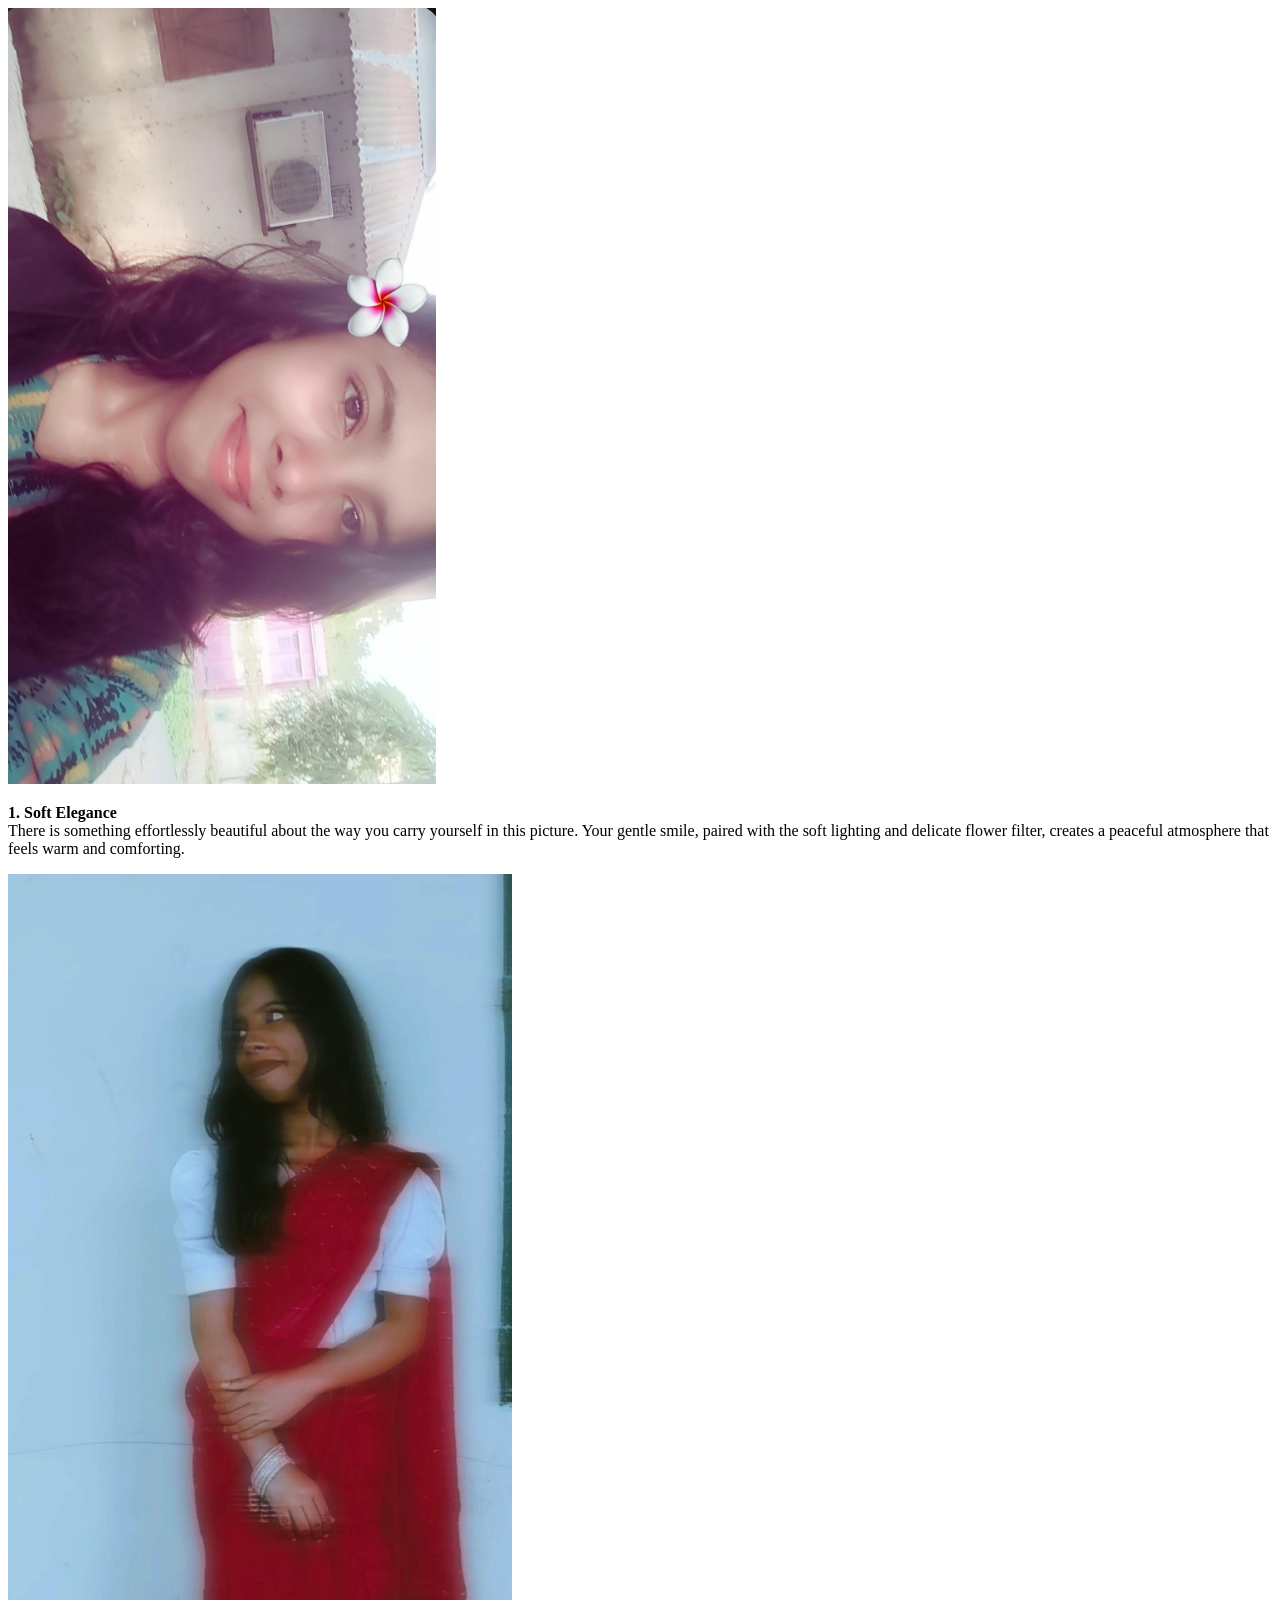
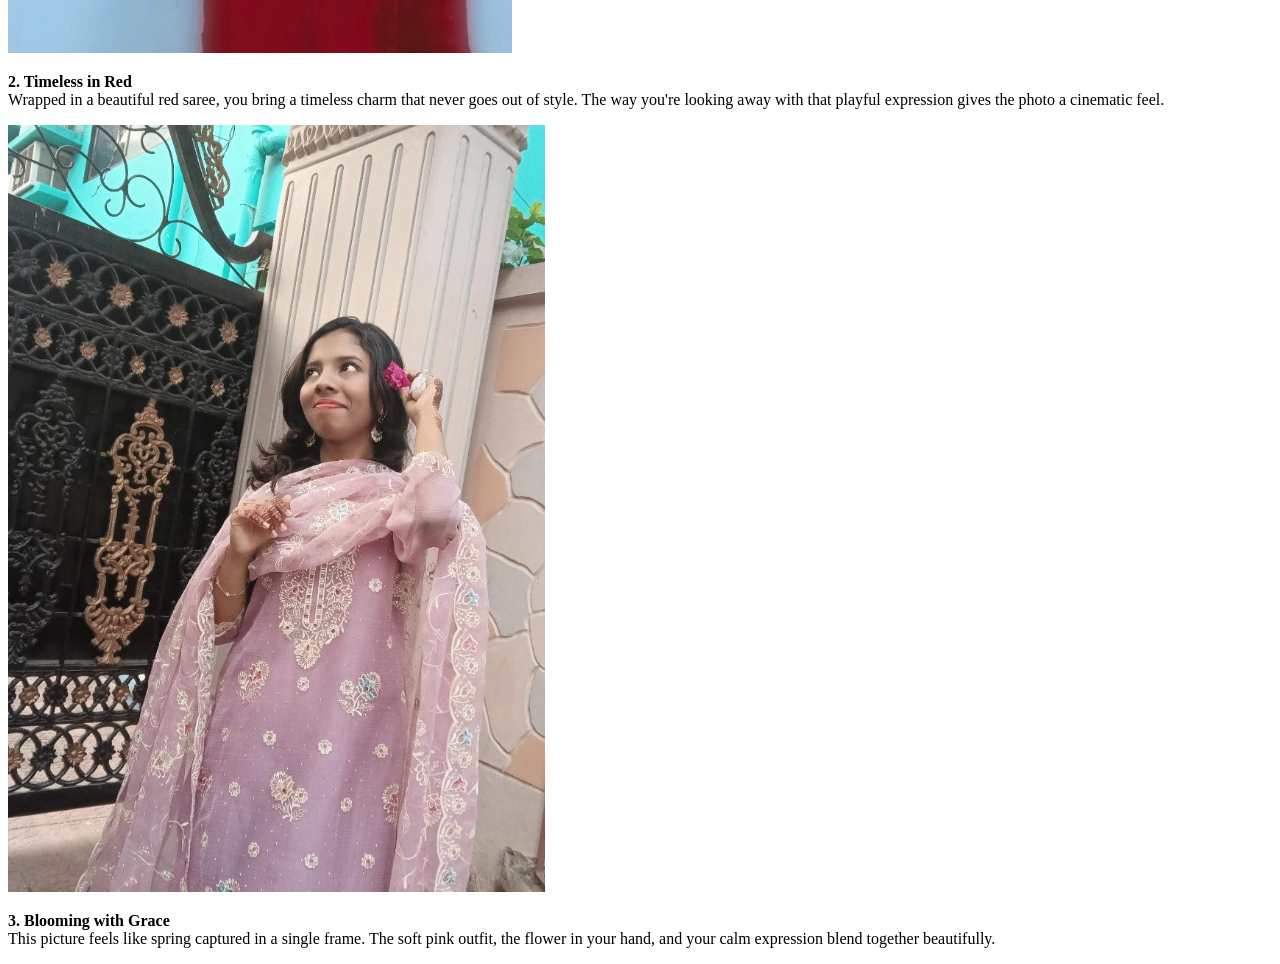
==== index.html @ 77a50a68 "Rename gemini-code-1784407883573.html to index.html" ====
<!DOCTYPE html>
<html lang="en">
<head>
    <meta charset="UTF-8">
    <link rel="stylesheet" href="style.css">
    <!-- Cursive Font -->
    <link href="https://fonts.googleapis.com/css2?family=Dancing+Script:wght@600&display=swap" rel="stylesheet">
    <title>My Bestie's Scrapbook</title>
</head>
<body>
    <div class="scrapbook-container">
        <!-- Photo 1 -->
        <div class="photo-card">
            <img src="Screenshot 2026-07-19 003559.png" alt="Photo 1">
            <p><strong>1. Soft Elegance</strong><br>There is something effortlessly beautiful about the way you carry yourself in this picture. Your gentle smile, paired with the soft lighting and delicate flower filter, creates a peaceful atmosphere that feels warm and comforting.</p>
        </div>
        <!-- Photo 2 -->
        <div class="photo-card">
            <img src="Screenshot 2026-07-19 003607.png" alt="Photo 2">
            <p><strong>2. Timeless in Red</strong><br>Wrapped in a beautiful red saree, you bring a timeless charm that never goes out of style. The way you're looking away with that playful expression gives the photo a cinematic feel.</p>
        </div>
        <!-- Photo 3 -->
        <div class="photo-card">
            <img src="Screenshot 2026-07-19 003617.png" alt="Photo 3">
            <p><strong>3. Blooming with Grace</strong><br>This picture feels like spring captured in a single frame. The soft pink outfit, the flower in your hand, and your calm expression blend together beautifully.</p>
        </div>
        <!-- Add korar jonno niche baki 7ti photo o eivabe copy-paste korun -->
    </div>
</body>
</html>
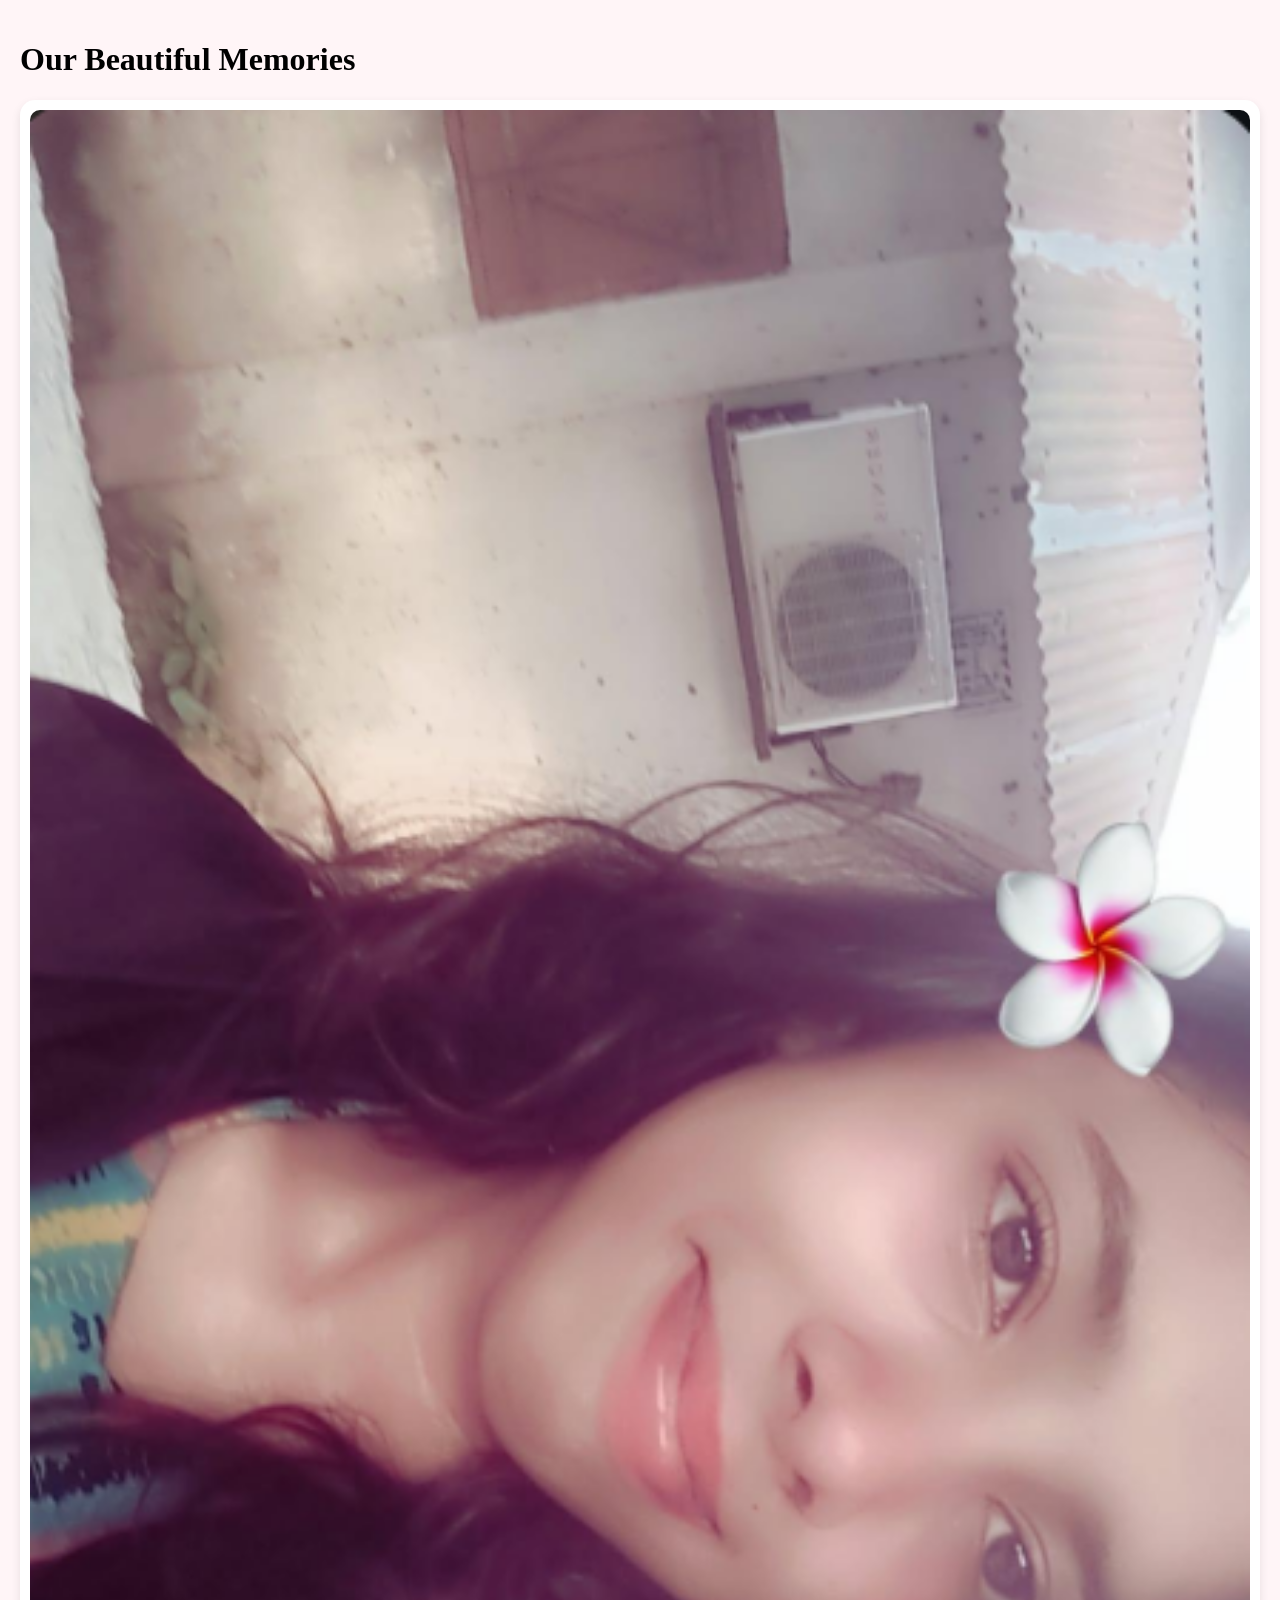
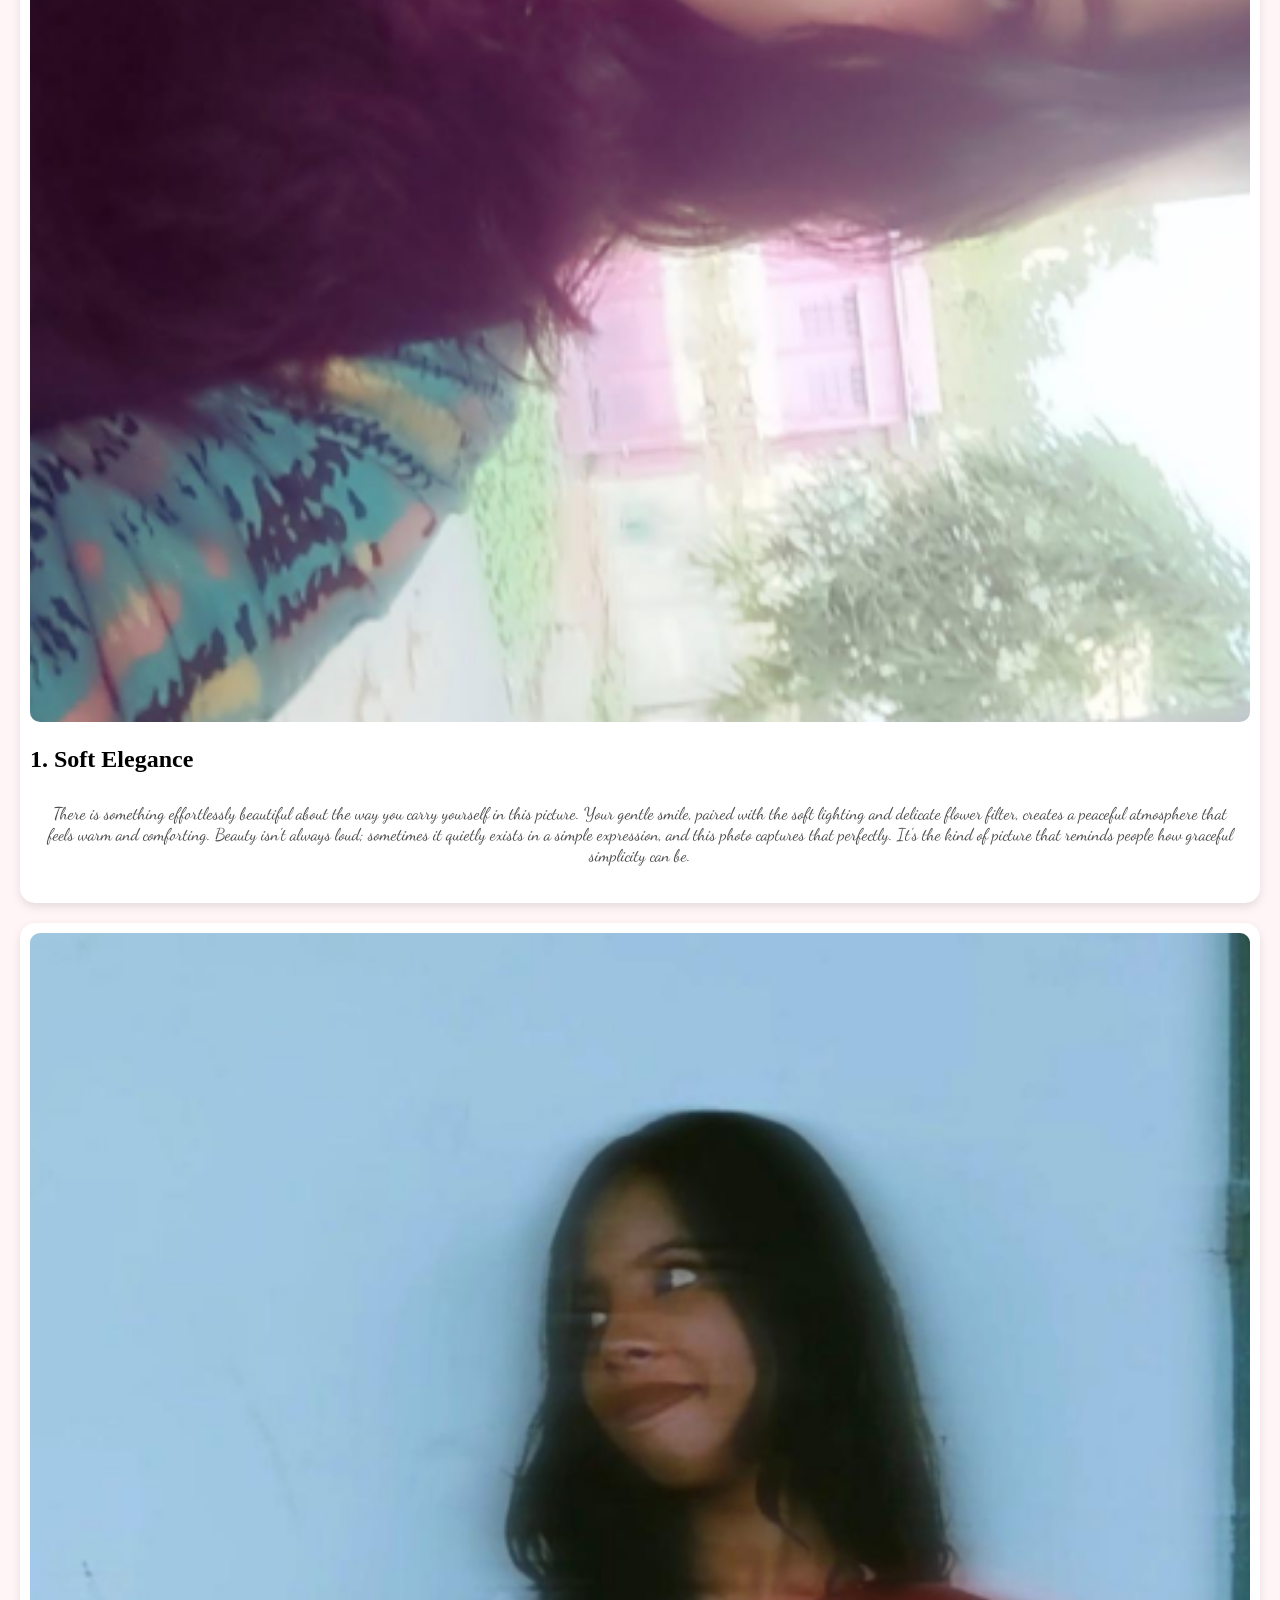
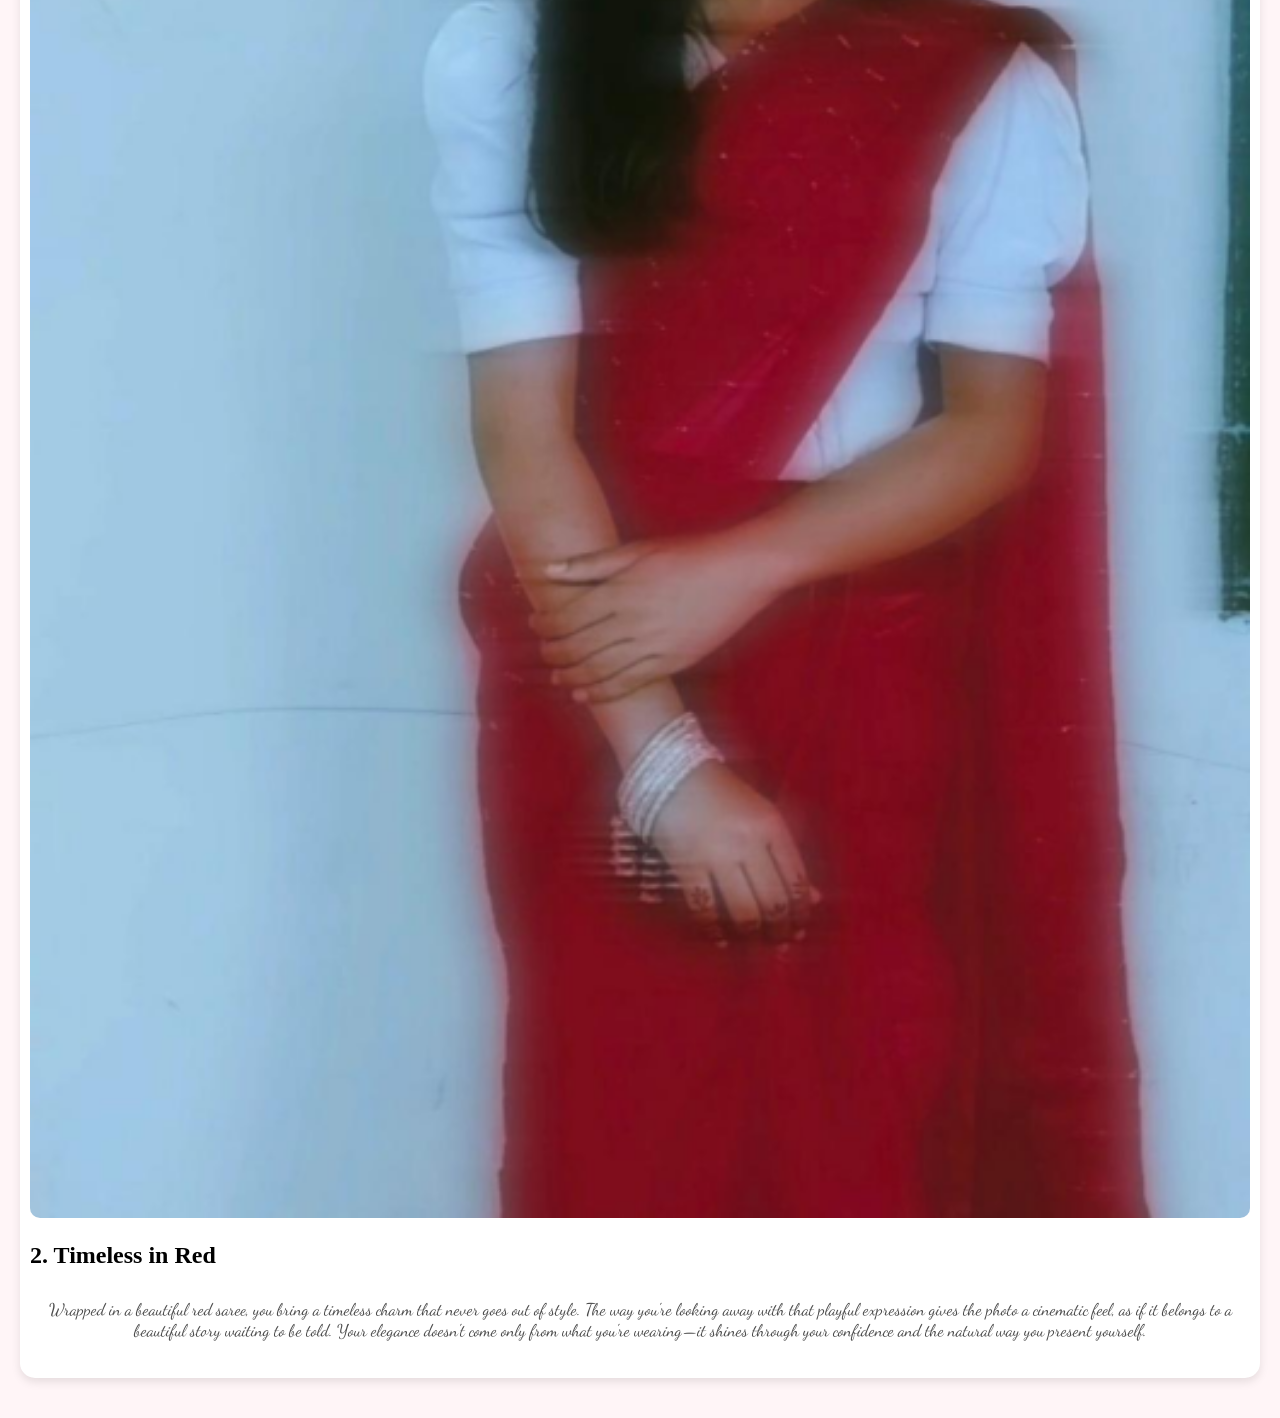
==== commit b40edaeb: "Update index.html" ====
--- a/index.html
+++ b/index.html
@@ -2,29 +2,42 @@
 <html lang="en">
 <head>
     <meta charset="UTF-8">
+    <link href="https://fonts.googleapis.com/css2?family=Dancing+Script:wght@700&display=swap" rel="stylesheet">
     <link rel="stylesheet" href="style.css">
-    <!-- Cursive Font -->
-    <link href="https://fonts.googleapis.com/css2?family=Dancing+Script:wght@600&display=swap" rel="stylesheet">
     <title>My Bestie's Scrapbook</title>
 </head>
 <body>
-    <div class="scrapbook-container">
+
+    <header>
+        <h1>Our Beautiful Memories</h1>
+    </header>
+
+    <div class="main-container">
         <!-- Photo 1 -->
-        <div class="photo-card">
-            <img src="Screenshot 2026-07-19 003559.png" alt="Photo 1">
-            <p><strong>1. Soft Elegance</strong><br>There is something effortlessly beautiful about the way you carry yourself in this picture. Your gentle smile, paired with the soft lighting and delicate flower filter, creates a peaceful atmosphere that feels warm and comforting.</p>
-        </div>
+        <section class="scrap-section">
+            <div class="photo-card">
+                <img src="Screenshot%202026-07-19%20003559.png">
+                <div class="text-content">
+                    <h2>1. Soft Elegance</h2>
+                    <p>There is something effortlessly beautiful about the way you carry yourself in this picture. Your gentle smile, paired with the soft lighting and delicate flower filter, creates a peaceful atmosphere that feels warm and comforting. Beauty isn't always loud; sometimes it quietly exists in a simple expression, and this photo captures that perfectly. It's the kind of picture that reminds people how graceful simplicity can be.</p>
+                </div>
+            </div>
+        </section>
+
         <!-- Photo 2 -->
-        <div class="photo-card">
-            <img src="Screenshot 2026-07-19 003607.png" alt="Photo 2">
-            <p><strong>2. Timeless in Red</strong><br>Wrapped in a beautiful red saree, you bring a timeless charm that never goes out of style. The way you're looking away with that playful expression gives the photo a cinematic feel.</p>
-        </div>
-        <!-- Photo 3 -->
-        <div class="photo-card">
-            <img src="Screenshot 2026-07-19 003617.png" alt="Photo 3">
-            <p><strong>3. Blooming with Grace</strong><br>This picture feels like spring captured in a single frame. The soft pink outfit, the flower in your hand, and your calm expression blend together beautifully.</p>
-        </div>
-        <!-- Add korar jonno niche baki 7ti photo o eivabe copy-paste korun -->
+        <section class="scrap-section">
+            <div class="photo-card">
+                <img src="Screenshot%202026-07-19%20003607.png">
+                <div class="text-content">
+                    <h2>2. Timeless in Red</h2>
+                    <p>Wrapped in a beautiful red saree, you bring a timeless charm that never goes out of style. The way you're looking away with that playful expression gives the photo a cinematic feel, as if it belongs to a beautiful story waiting to be told. Your elegance doesn't come only from what you're wearing—it shines through your confidence and the natural way you present yourself.</p>
+                </div>
+            </div>
+        </section>
+
+        <!-- Repeat this pattern for all 10 photos -->
+        <!-- Just replace the image src and the <h2>/ <p> content for each -->
     </div>
+
 </body>
 </html>
--- a/style.css
+++ b/style.css
@@ -0,0 +1,30 @@
+body { background: #fff5f7; margin: 0; padding: 20px; }
+
+.scrapbook-container {
+    column-count: 3; /* 3 ta column */
+    column-gap: 20px;
+    max-width: 1100px;
+    margin: auto;
+}
+
+.photo-card {
+    background: white;
+    padding: 10px;
+    margin-bottom: 20px;
+    border-radius: 15px;
+    box-shadow: 0 4px 10px rgba(0,0,0,0.1);
+    break-inside: avoid; /* Image-er majhe break korbe na */
+    transition: transform 0.3s;
+}
+
+.photo-card:hover { transform: scale(1.03); }
+
+img { width: 100%; border-radius: 10px; }
+
+p {
+    font-family: 'Dancing Script', cursive; /* Hand-written cursive effect */
+    font-size: 17px;
+    color: #4a4a4a;
+    padding: 10px;
+    text-align: center;
+}
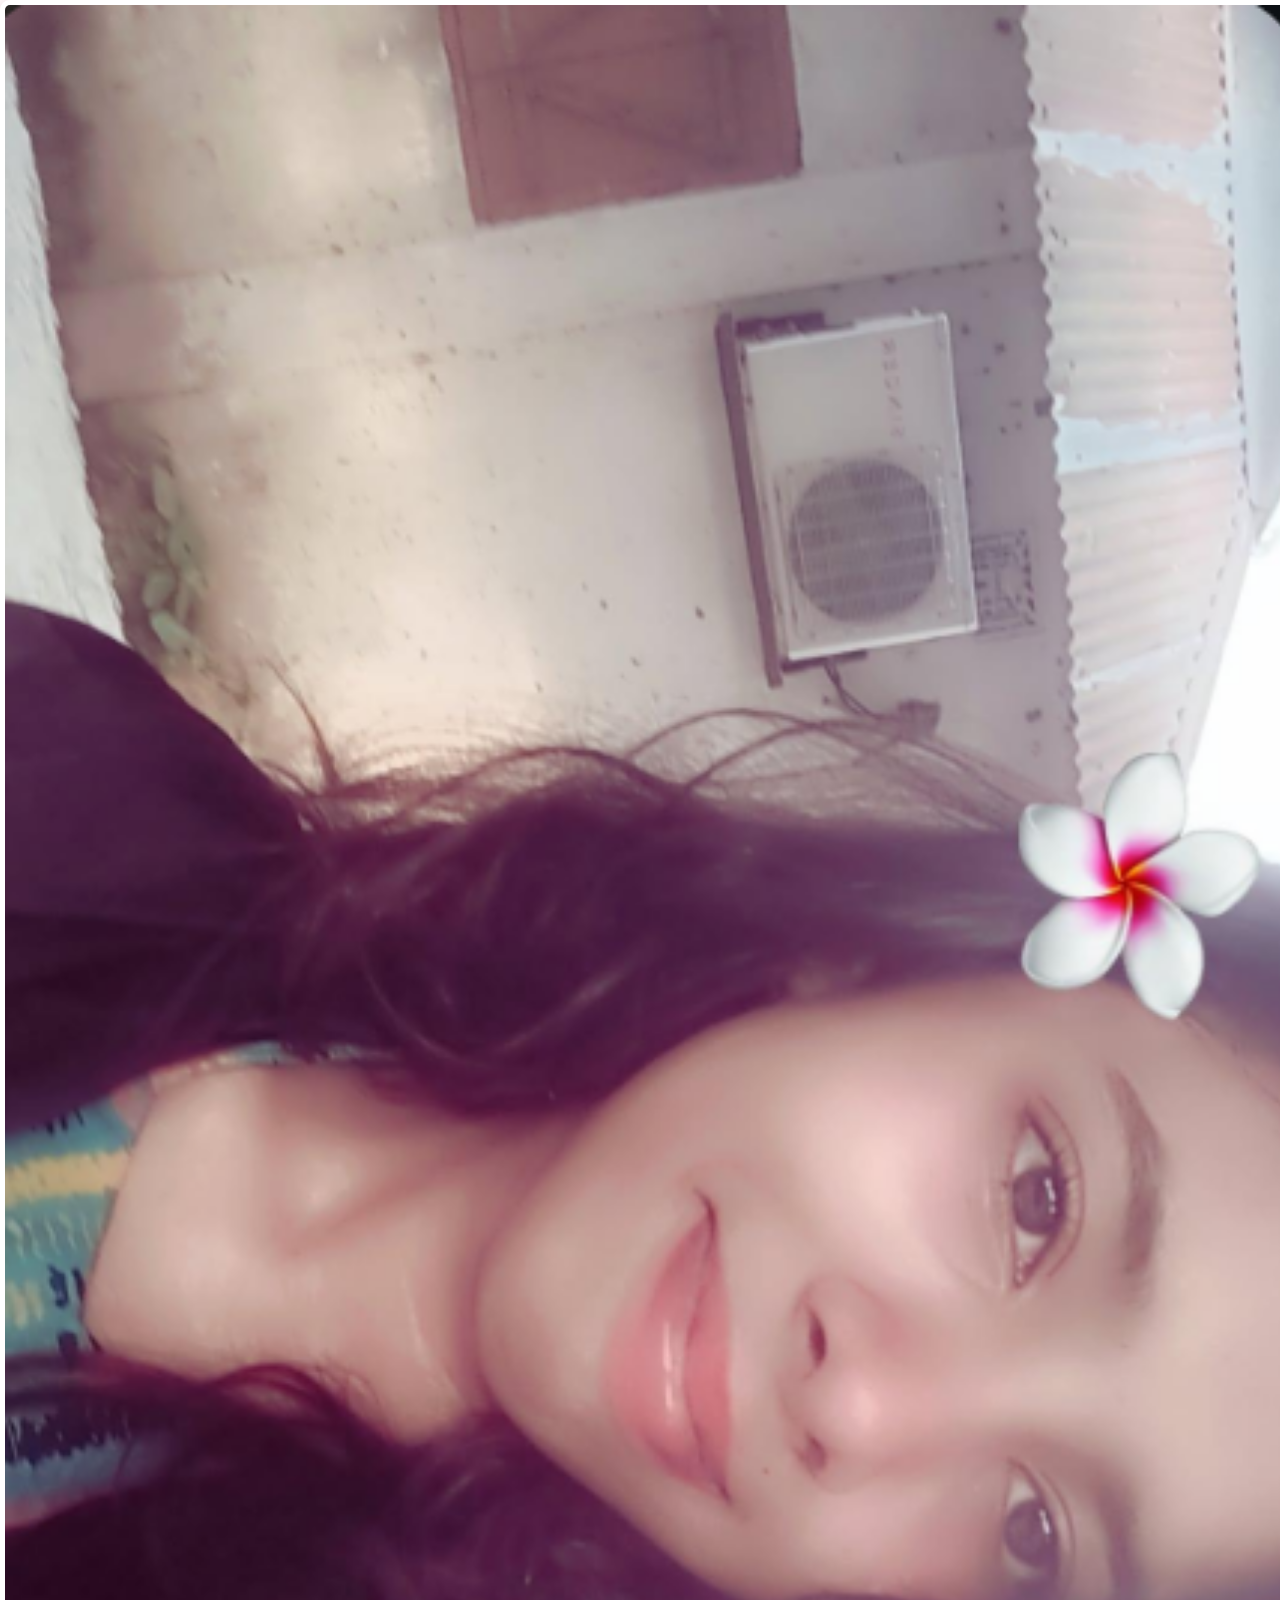
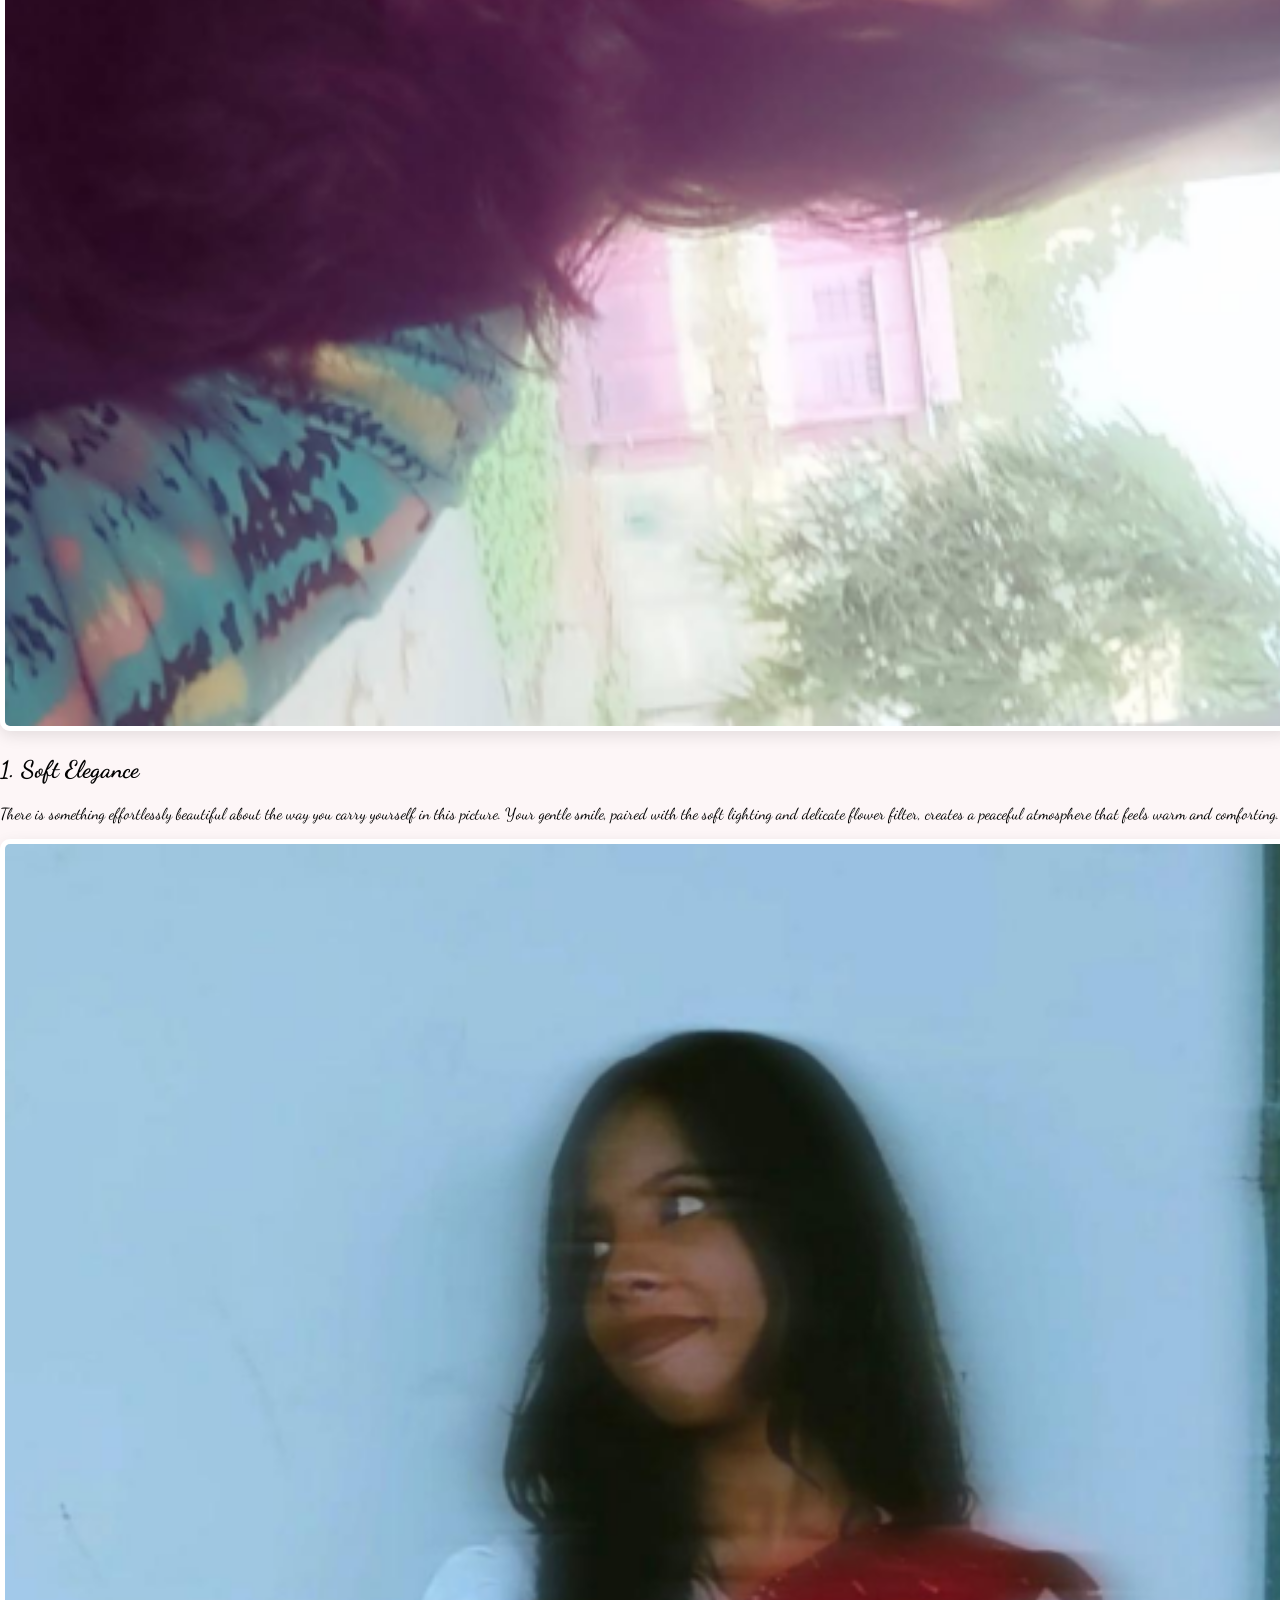
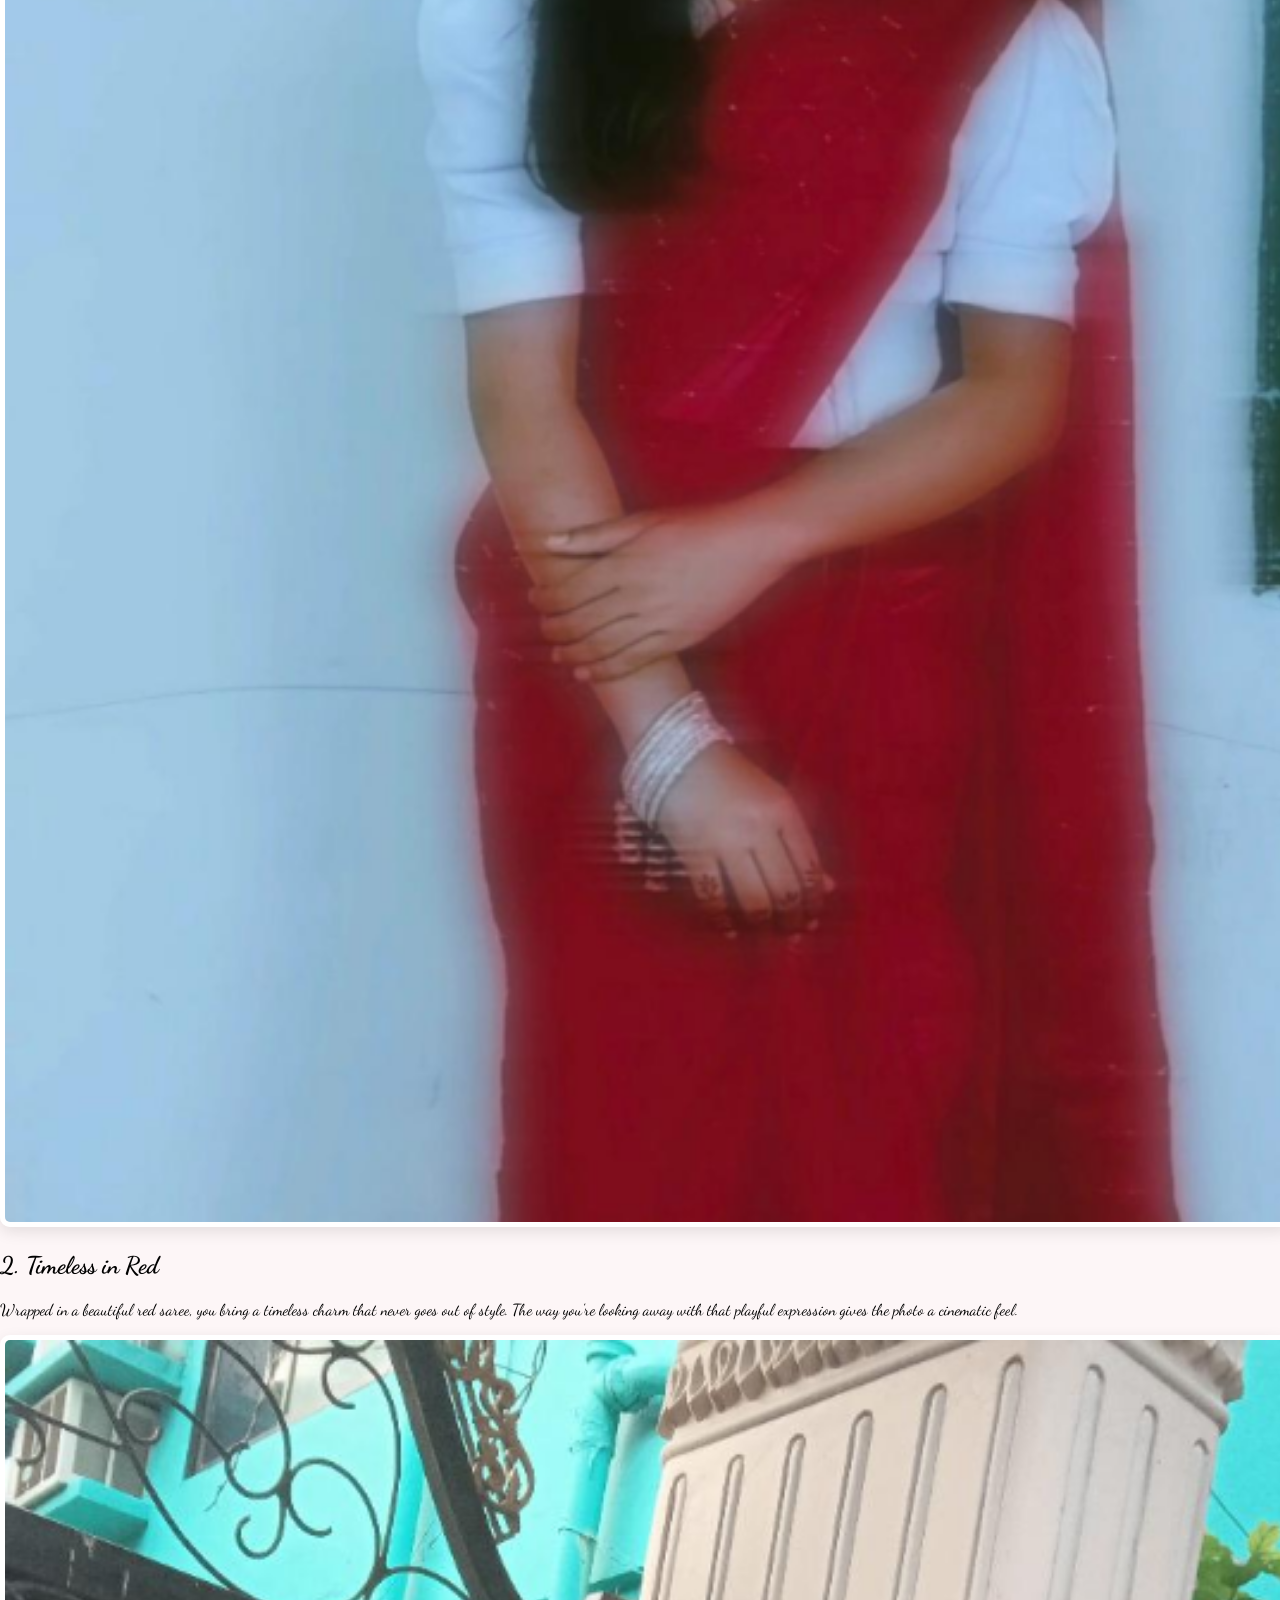
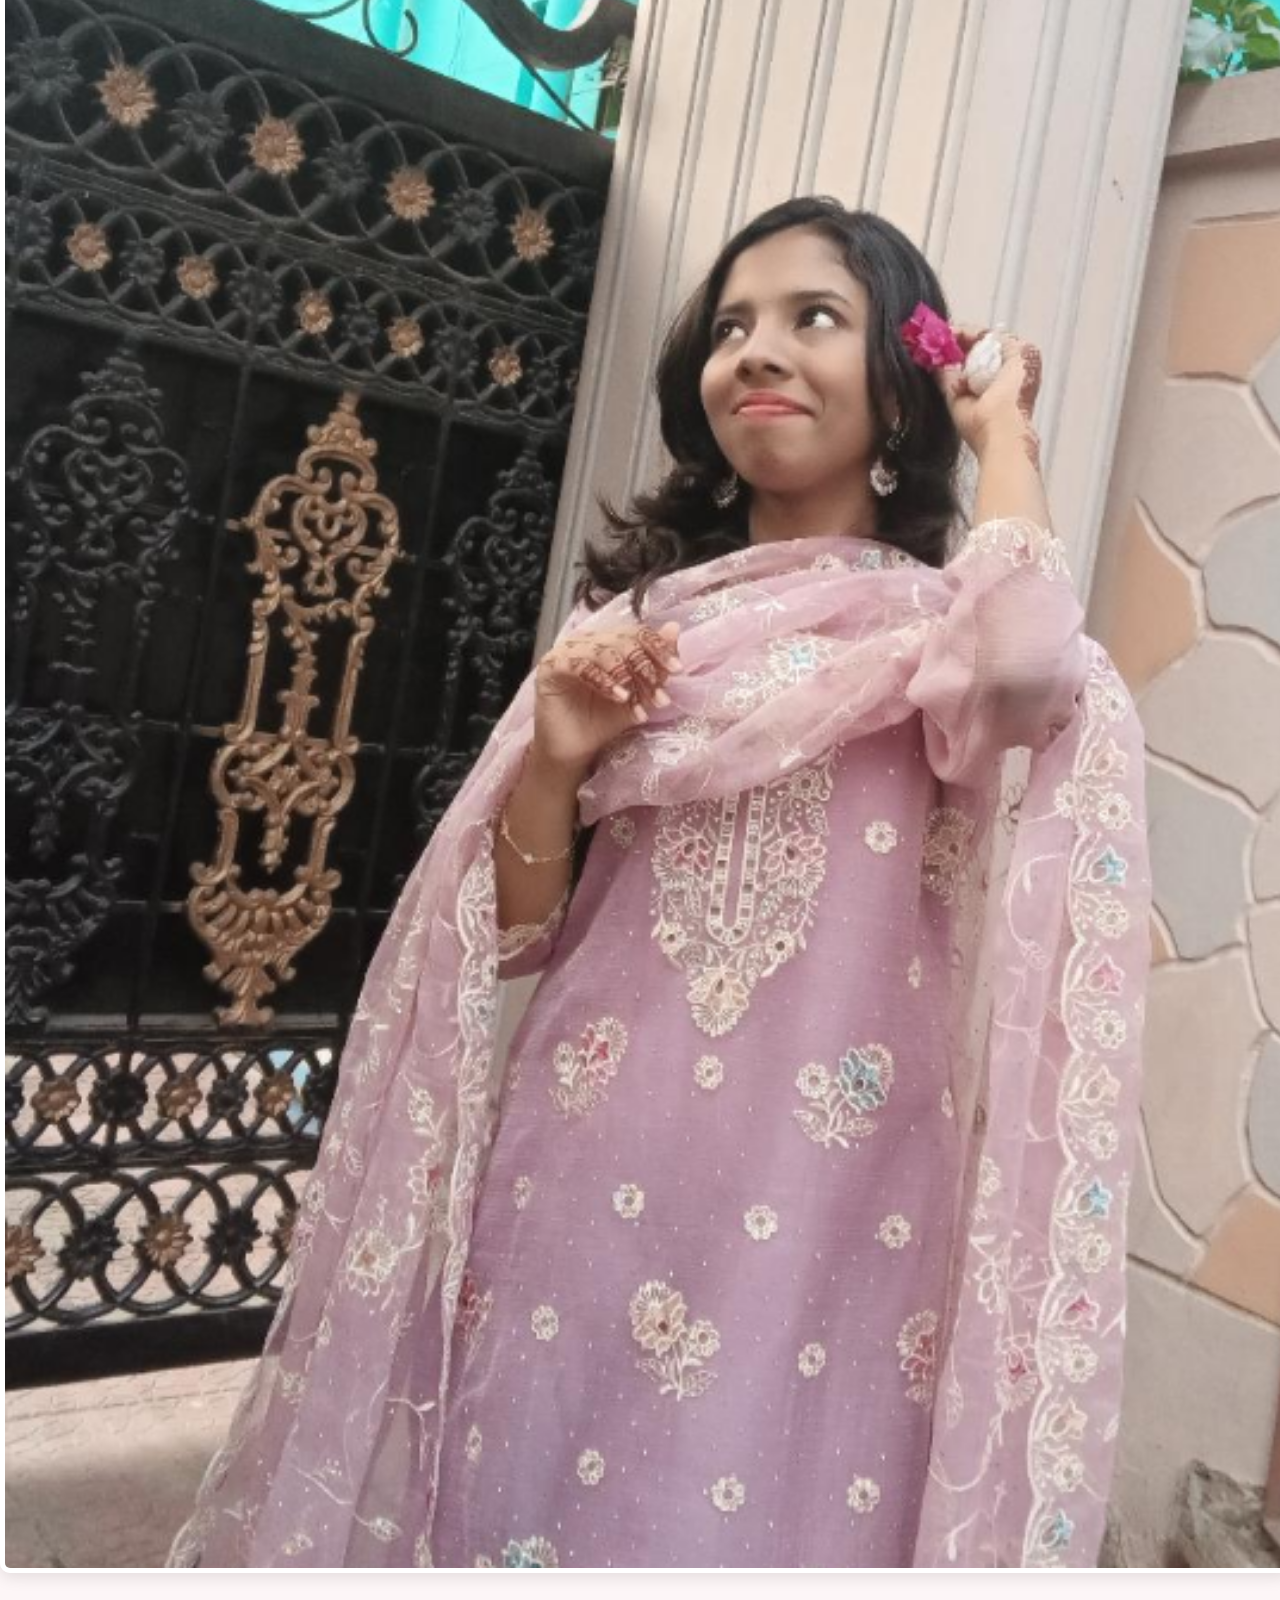
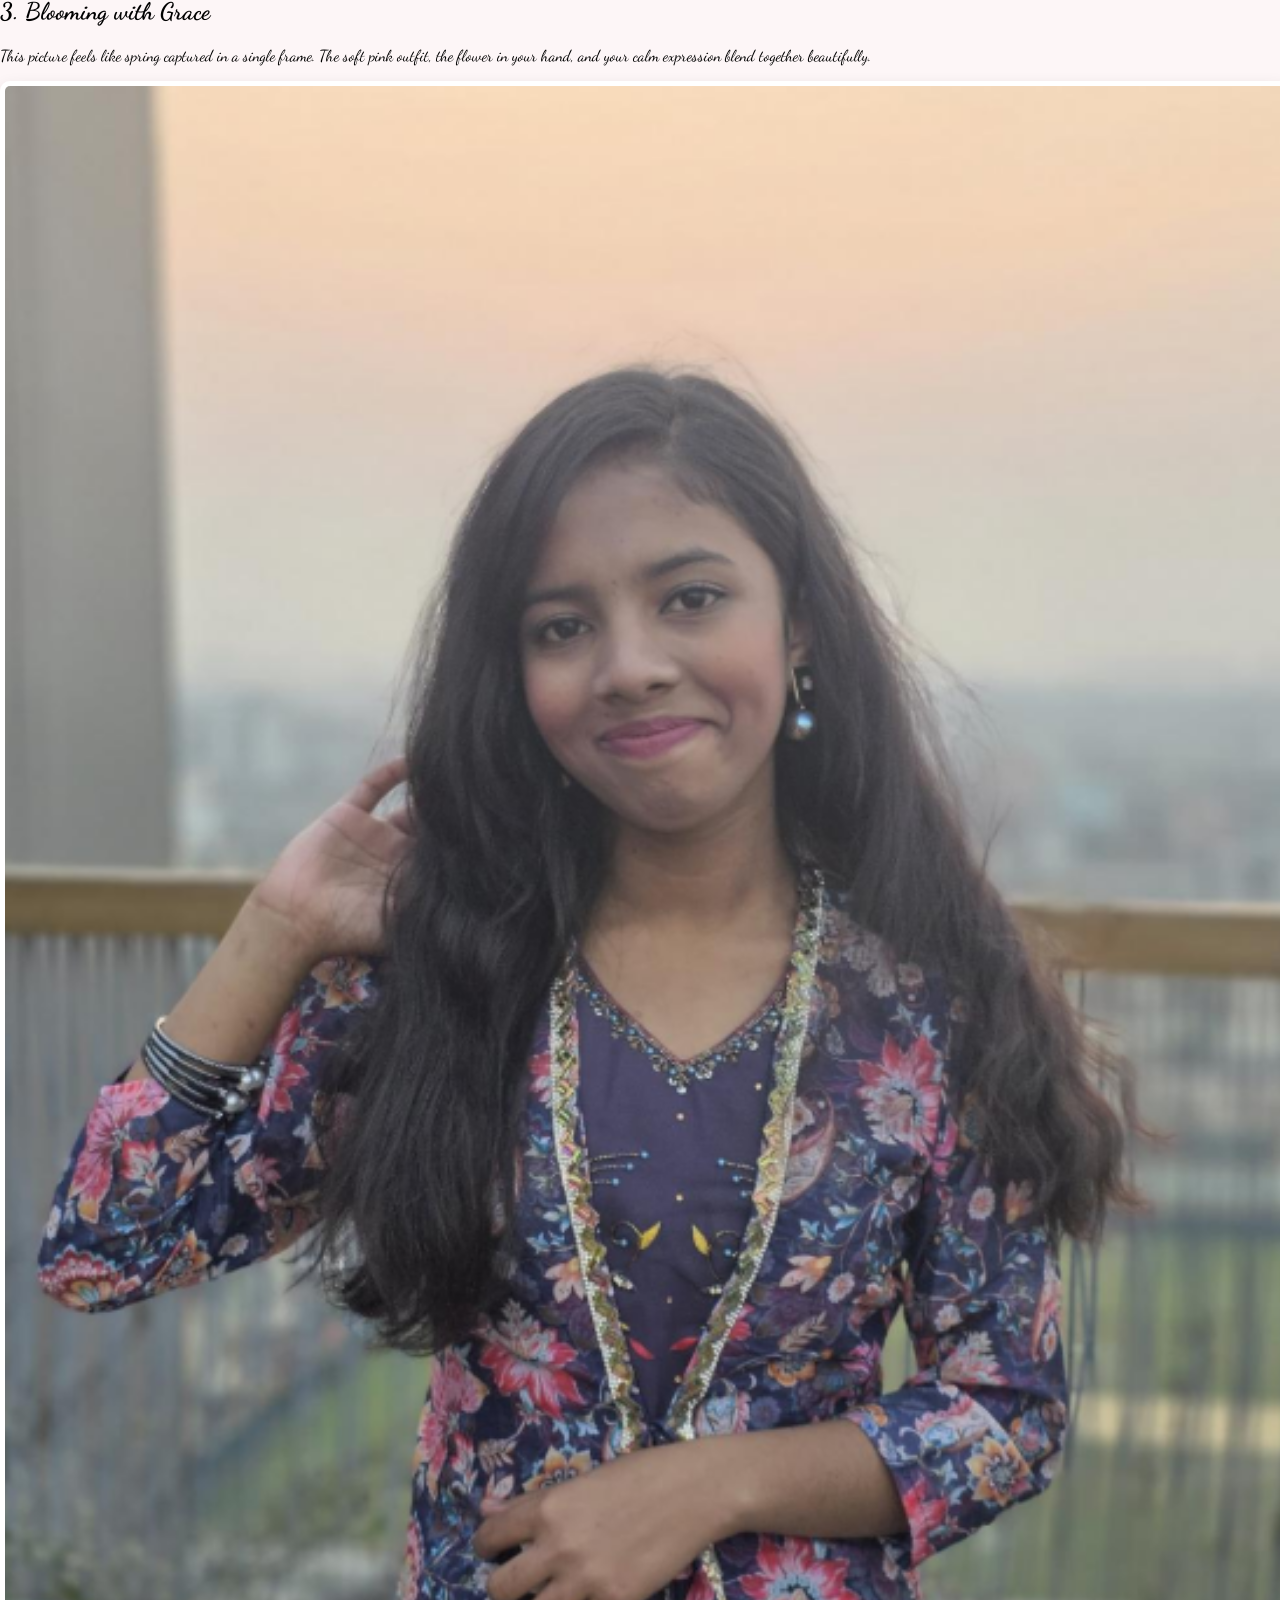
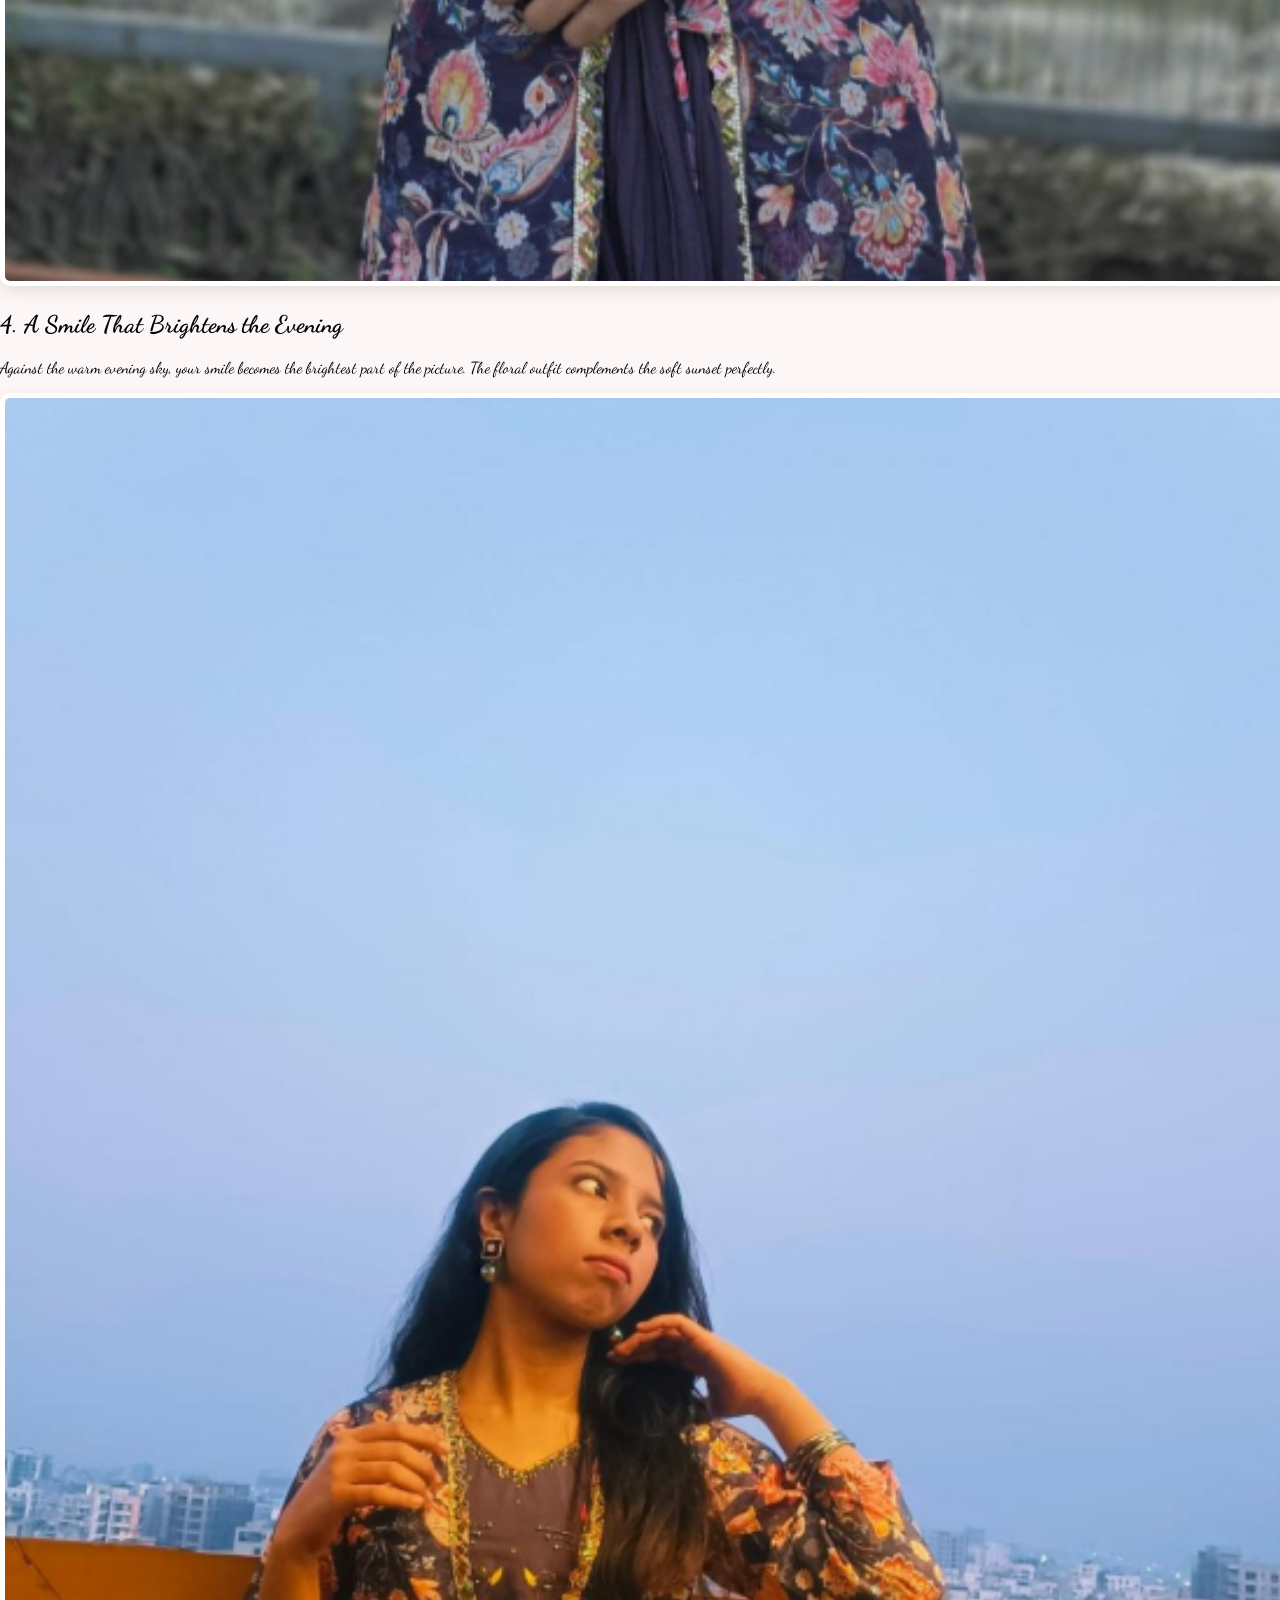
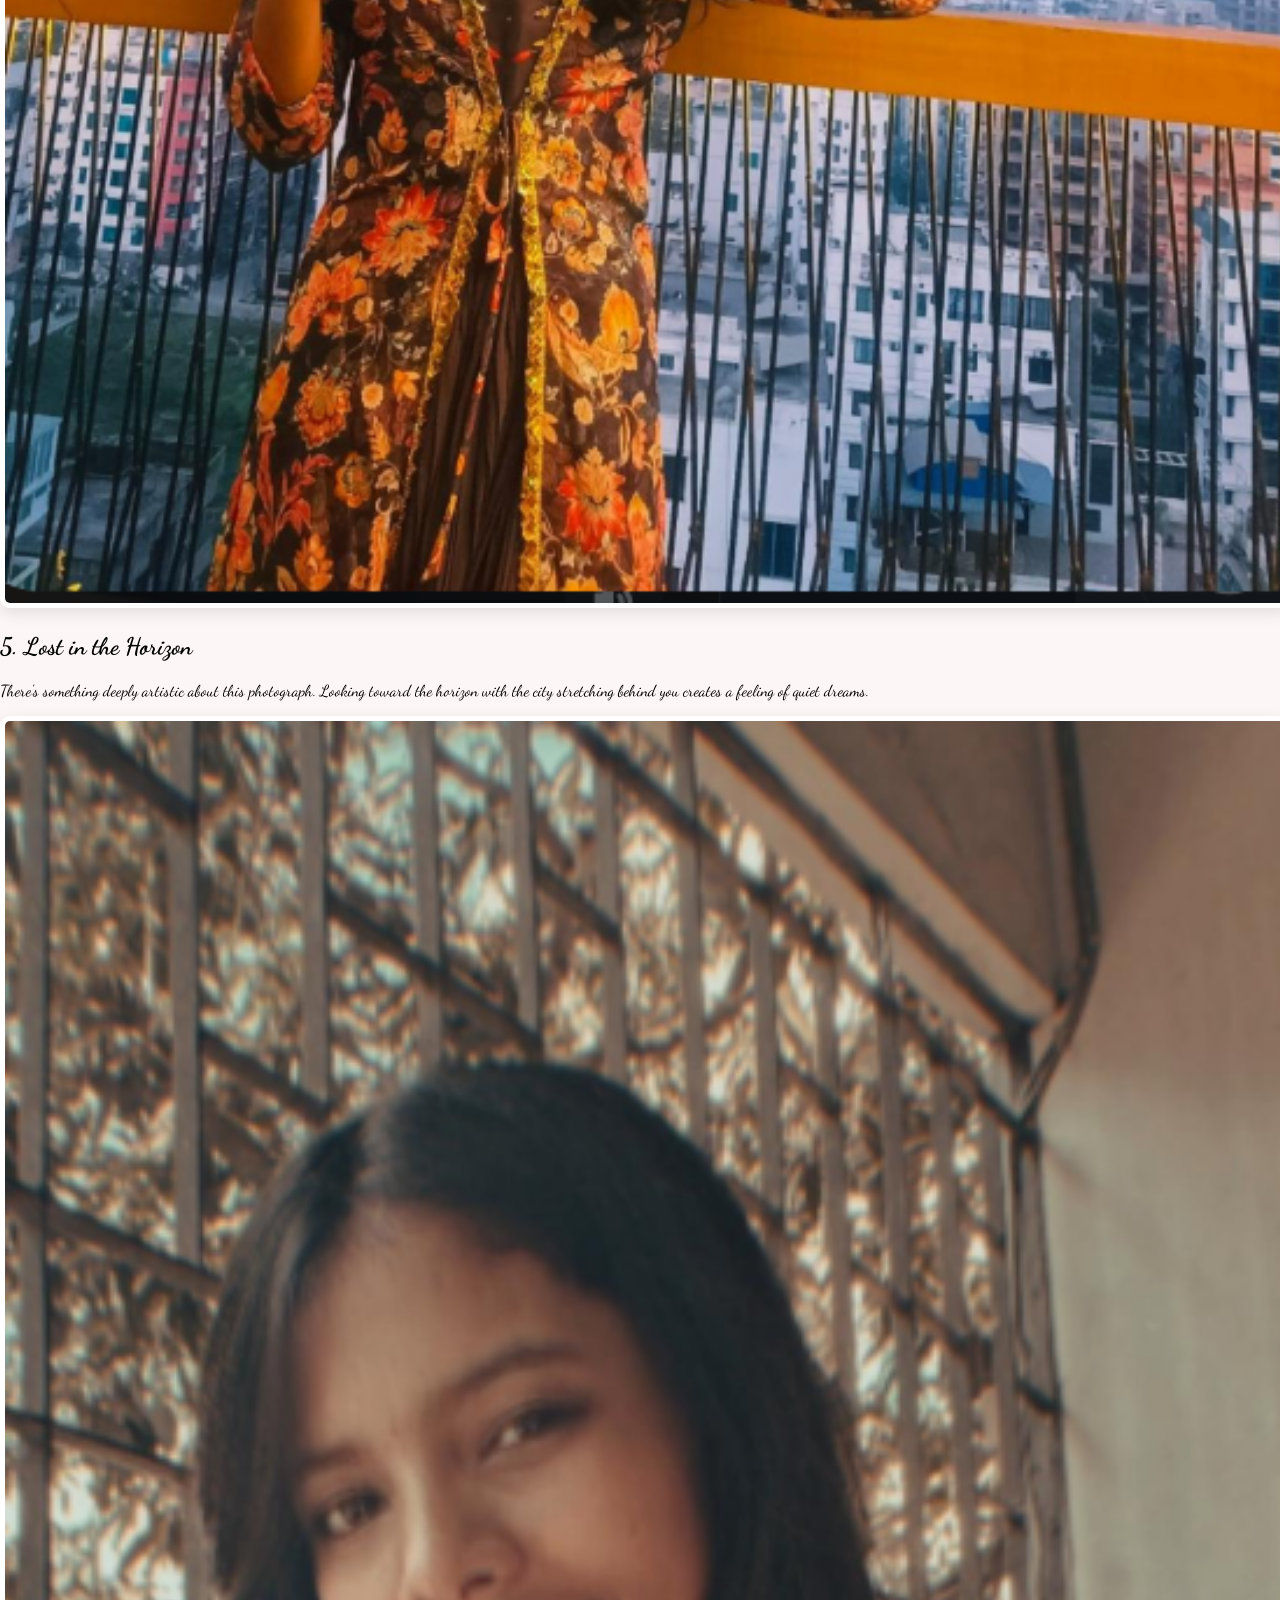
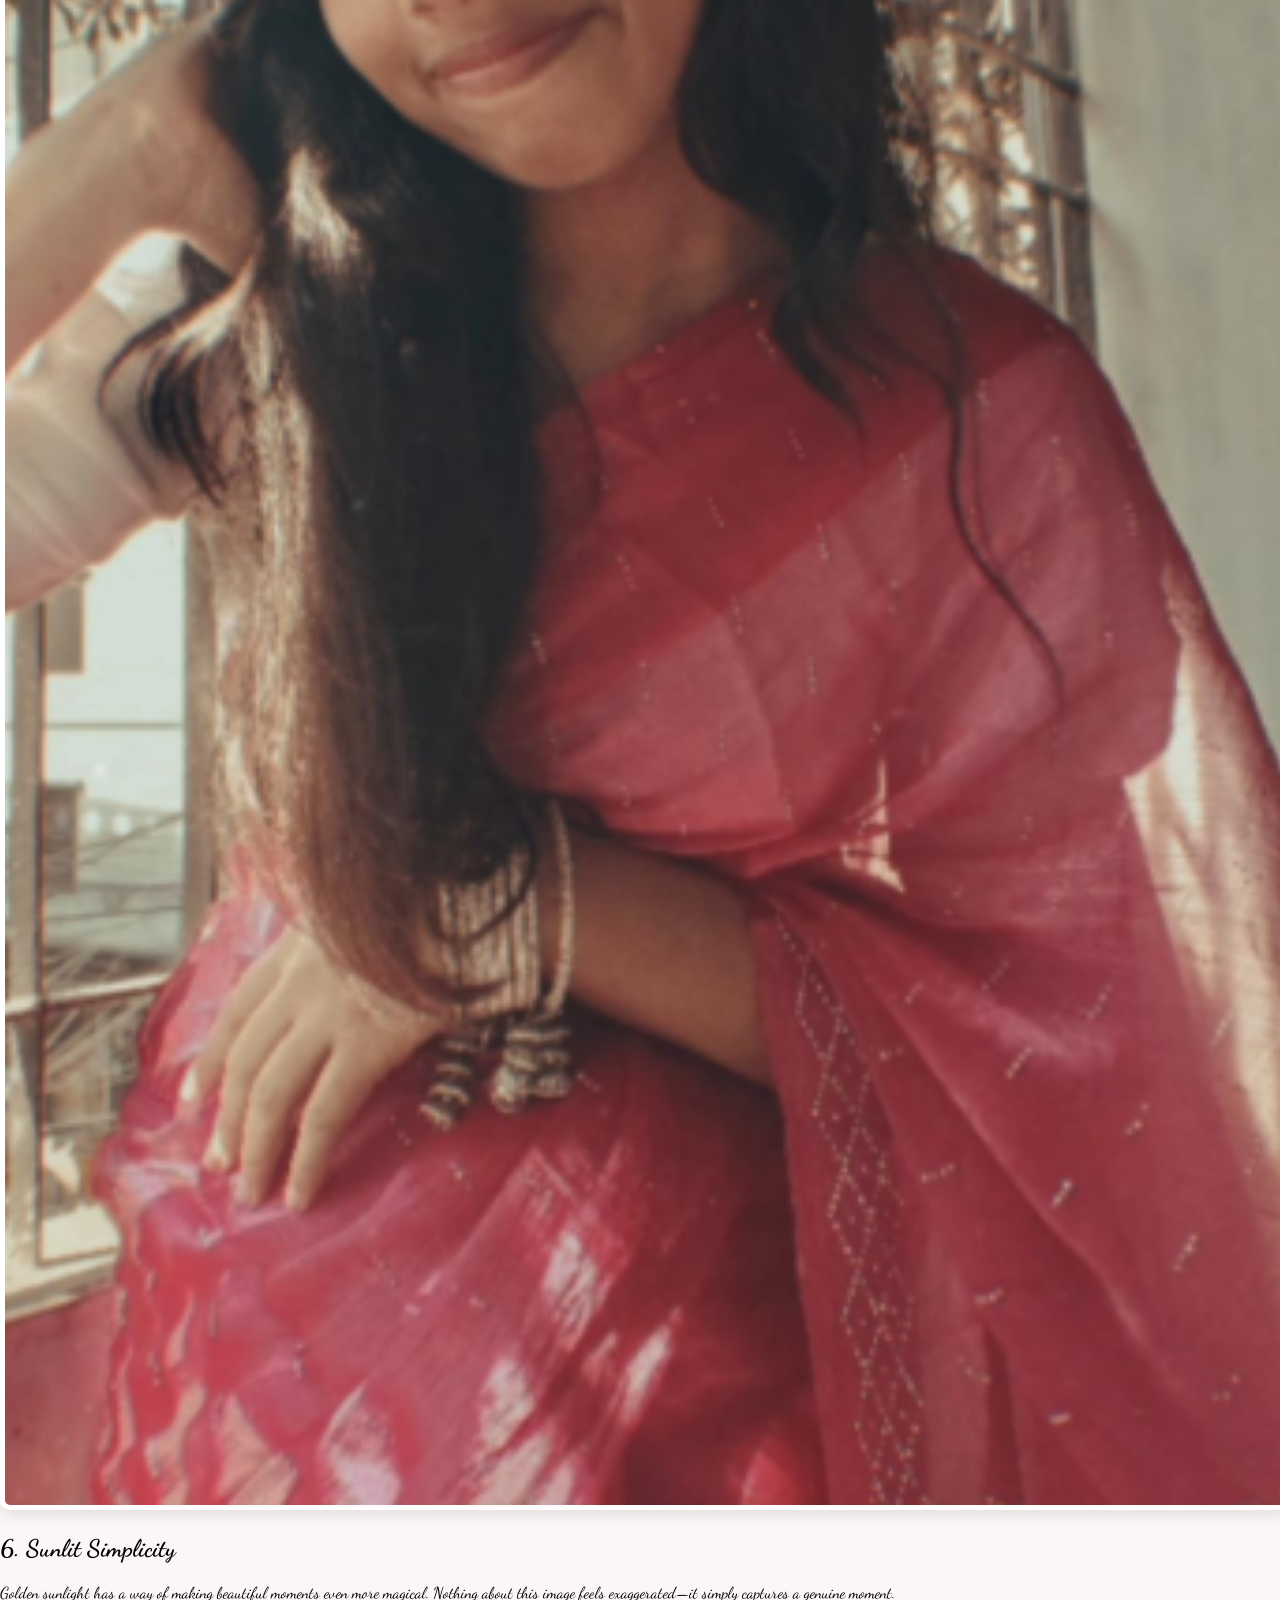
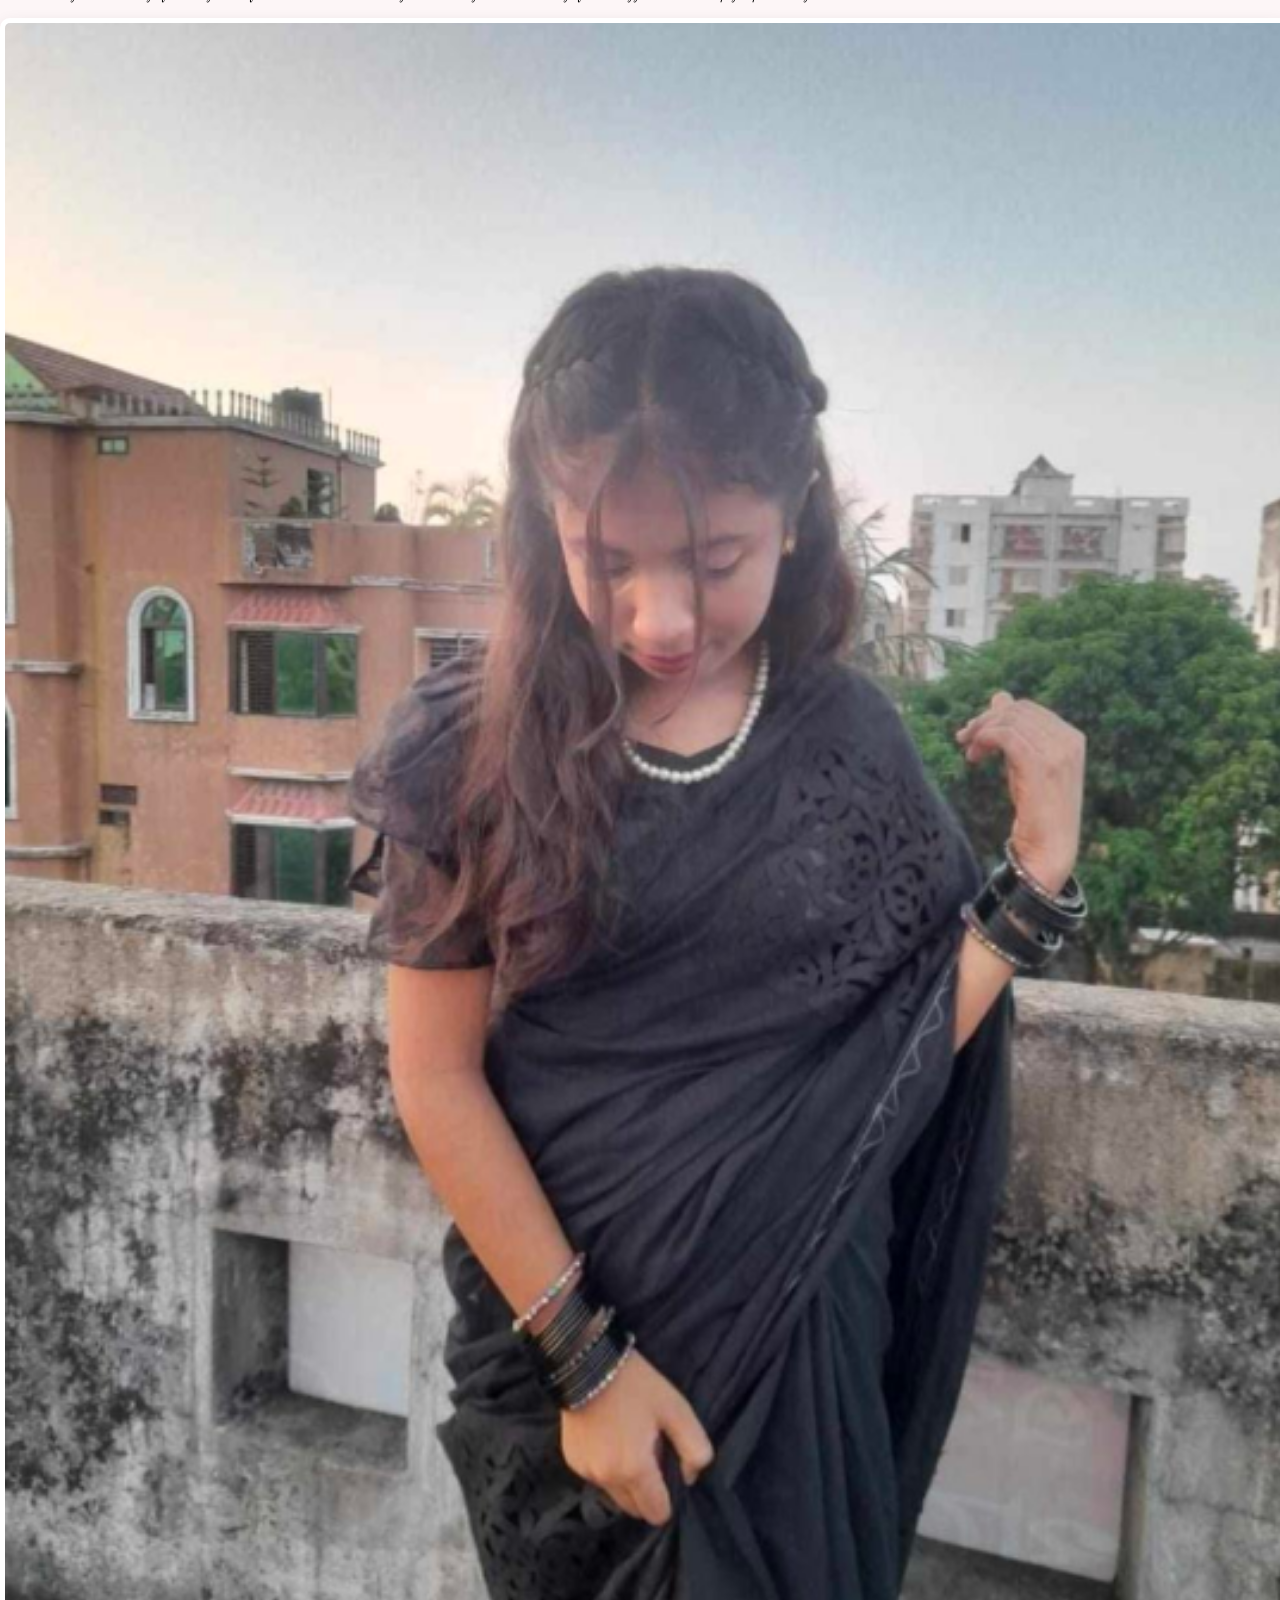
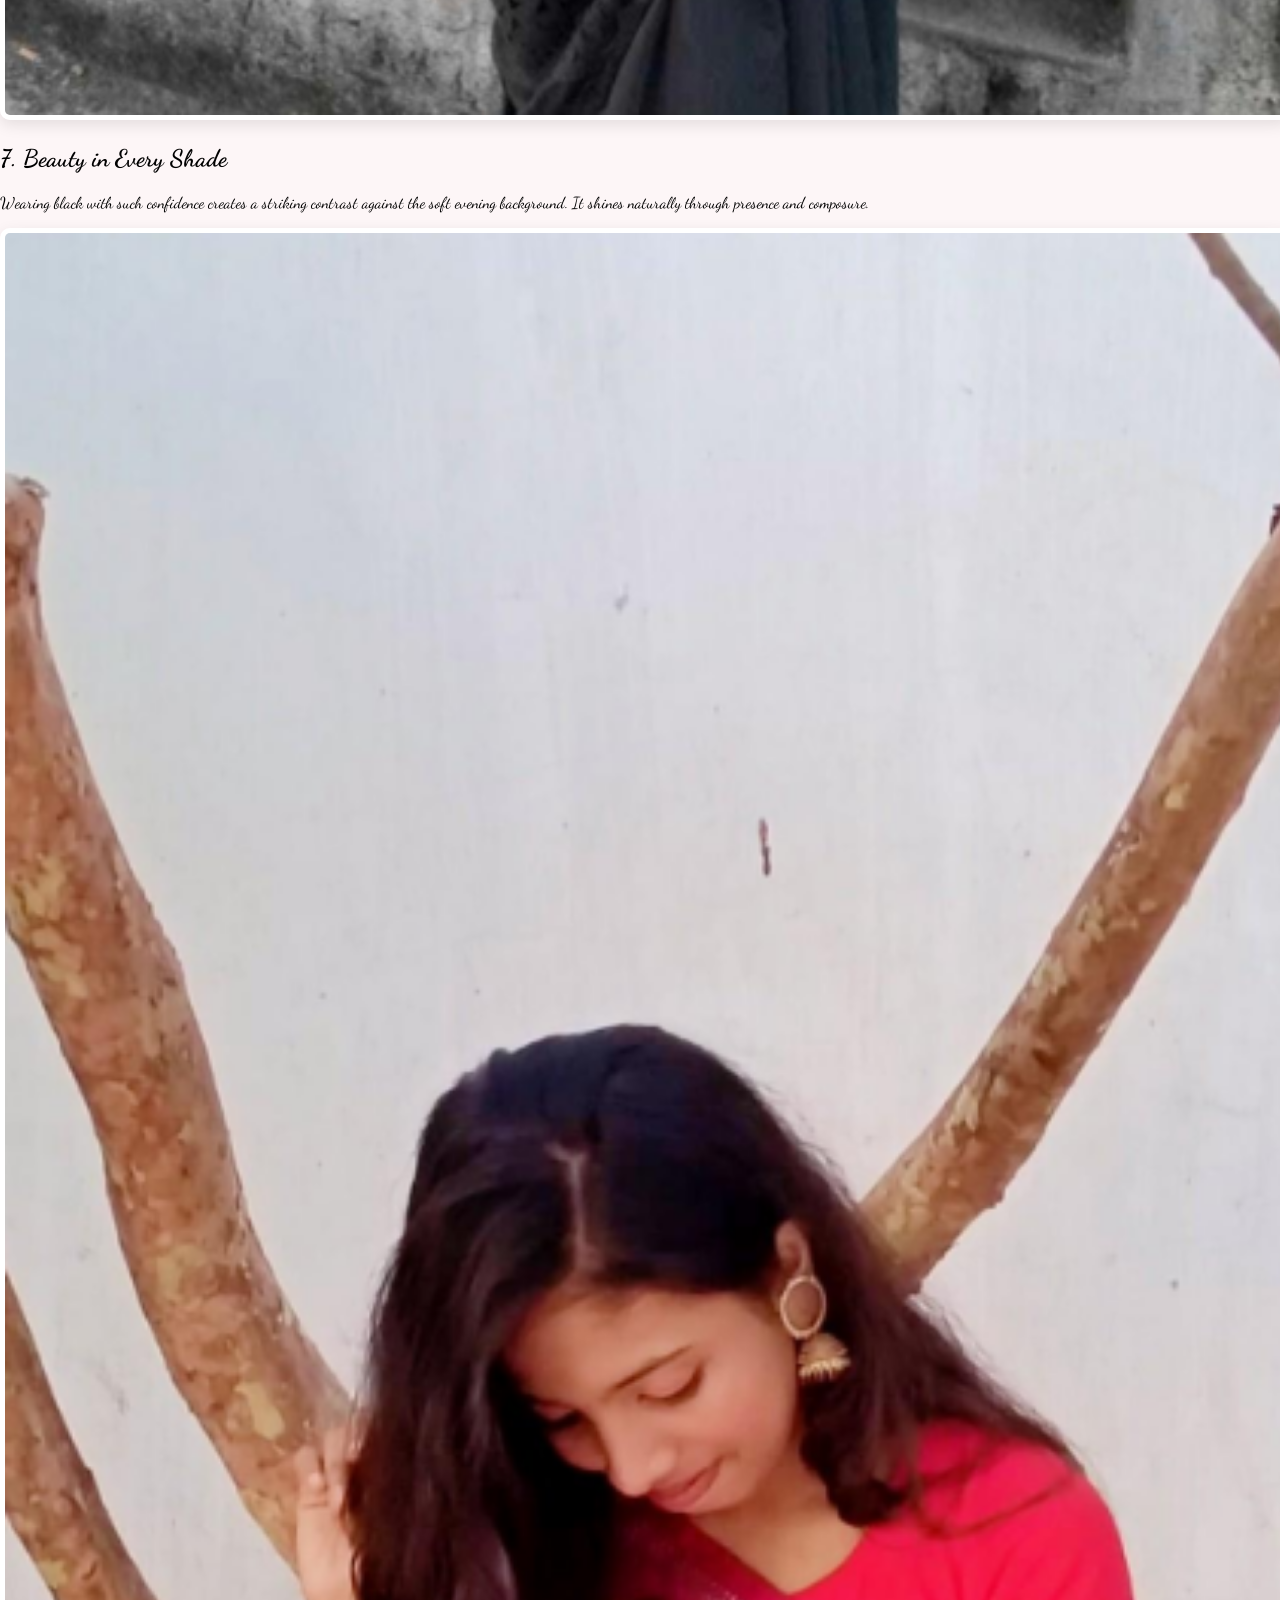
==== commit 8483cbc0: "Update index.html" ====
--- a/index.html
+++ b/index.html
@@ -8,36 +8,70 @@
 </head>
 <body>
 
-    <header>
-        <h1>Our Beautiful Memories</h1>
-    </header>
+<div id="scrapbook-container">
+    <!-- 10টি স্লাইডের কাঠামো -->
+    <div class="slide active">
+        <img src="Screenshot 2026-07-19 003559.png" alt="Photo">
+        <h2>1. Soft Elegance</h2>
+        <p>There is something effortlessly beautiful about the way you carry yourself in this picture. Your gentle smile, paired with the soft lighting and delicate flower filter, creates a peaceful atmosphere that feels warm and comforting.</p>
+    </div>
+    <div class="slide">
+        <img src="Screenshot 2026-07-19 003607.png" alt="Photo">
+        <h2>2. Timeless in Red</h2>
+        <p>Wrapped in a beautiful red saree, you bring a timeless charm that never goes out of style. The way you're looking away with that playful expression gives the photo a cinematic feel.</p>
+    </div>
+    <div class="slide">
+        <img src="Screenshot 2026-07-19 003617.png" alt="Photo">
+        <h2>3. Blooming with Grace</h2>
+        <p>This picture feels like spring captured in a single frame. The soft pink outfit, the flower in your hand, and your calm expression blend together beautifully.</p>
+    </div>
+    <div class="slide">
+        <img src="Screenshot 2026-07-19 003627.png" alt="Photo">
+        <h2>4. A Smile That Brightens the Evening</h2>
+        <p>Against the warm evening sky, your smile becomes the brightest part of the picture. The floral outfit complements the soft sunset perfectly.</p>
+    </div>
+    <div class="slide">
+        <img src="Screenshot 2026-07-19 003639.png" alt="Photo">
+        <h2>5. Lost in the Horizon</h2>
+        <p>There's something deeply artistic about this photograph. Looking toward the horizon with the city stretching behind you creates a feeling of quiet dreams.</p>
+    </div>
+    <div class="slide">
+        <img src="Screenshot 2026-07-19 003648.png" alt="Photo">
+        <h2>6. Sunlit Simplicity</h2>
+        <p>Golden sunlight has a way of making beautiful moments even more magical. Nothing about this image feels exaggerated—it simply captures a genuine moment.</p>
+    </div>
+    <div class="slide">
+        <img src="Screenshot 2026-07-19 003657.png" alt="Photo">
+        <h2>7. Beauty in Every Shade</h2>
+        <p>Wearing black with such confidence creates a striking contrast against the soft evening background. It shines naturally through presence and composure.</p>
+    </div>
+    <div class="slide">
+        <img src="Screenshot 2026-07-19 003708.png" alt="Photo">
+        <h2>8. Quiet Moments, Beautiful Memories</h2>
+        <p>There is something incredibly peaceful about the way you're looking down. The vibrant red saree adds warmth while your gentle expression keeps the mood soft.</p>
+    </div>
+    <div class="slide">
+        <img src="Screenshot 2026-07-19 003721.png" alt="Photo">
+        <h2>9. City Lights & Genuine Smiles</h2>
+        <p>This photo perfectly balances elegance and happiness. The glowing lights behind you create a beautiful atmosphere, but your genuine smile remains the highlight.</p>
+    </div>
+    <div class="slide">
+        <img src="Screenshot 2026-07-19 003730.png" alt="Photo">
+        <h2>10. A Beautiful Soul</h2>
+        <p>Looking through all these pictures together, one thing becomes clear: every photo carries its own unique mood. Some make every picture special simply by being themselves.</p>
+    </div>
+</div>
 
-    <div class="main-container">
-        <!-- Photo 1 -->
-        <section class="scrap-section">
-            <div class="photo-card">
-                <img src="Screenshot%202026-07-19%20003559.png">
-                <div class="text-content">
-                    <h2>1. Soft Elegance</h2>
-                    <p>There is something effortlessly beautiful about the way you carry yourself in this picture. Your gentle smile, paired with the soft lighting and delicate flower filter, creates a peaceful atmosphere that feels warm and comforting. Beauty isn't always loud; sometimes it quietly exists in a simple expression, and this photo captures that perfectly. It's the kind of picture that reminds people how graceful simplicity can be.</p>
-                </div>
-            </div>
-        </section>
+<button id="next-btn" onclick="nextSlide()">Next Page 🎀</button>
 
-        <!-- Photo 2 -->
-        <section class="scrap-section">
-            <div class="photo-card">
-                <img src="Screenshot%202026-07-19%20003607.png">
-                <div class="text-content">
-                    <h2>2. Timeless in Red</h2>
-                    <p>Wrapped in a beautiful red saree, you bring a timeless charm that never goes out of style. The way you're looking away with that playful expression gives the photo a cinematic feel, as if it belongs to a beautiful story waiting to be told. Your elegance doesn't come only from what you're wearing—it shines through your confidence and the natural way you present yourself.</p>
-                </div>
-            </div>
-        </section>
-
-        <!-- Repeat this pattern for all 10 photos -->
-        <!-- Just replace the image src and the <h2>/ <p> content for each -->
-    </div>
-
+<script>
+    let current = 0;
+    const slides = document.querySelectorAll('.slide');
+    function nextSlide() {
+        slides[current].classList.remove('active');
+        current = (current + 1) % slides.length;
+        slides[current].classList.add('active');
+    }
+</script>
 </body>
 </html>
--- a/style.css
+++ b/style.css
@@ -1,30 +1,26 @@
-body { background: #fff5f7; margin: 0; padding: 20px; }
+body { background: #fdf6f7; font-family: 'Dancing Script', cursive; margin: 0; padding: 0; }
 
-.scrapbook-container {
-    column-count: 3; /* 3 ta column */
-    column-gap: 20px;
-    max-width: 1100px;
-    margin: auto;
-}
+header { text-align: center; padding: 80px 20px; }
+header h1 { font-size: 60px; color: #ff6b8b; text-shadow: 2px 2px 5px rgba(0,0,0,0.1); }
+
+.main-container { max-width: 900px; margin: auto; padding: 20px; }
+
+.scrap-section { padding: 80px 0; display: flex; justify-content: center; }
 
 .photo-card {
     background: white;
-    padding: 10px;
-    margin-bottom: 20px;
-    border-radius: 15px;
-    box-shadow: 0 4px 10px rgba(0,0,0,0.1);
-    break-inside: avoid; /* Image-er majhe break korbe na */
-    transition: transform 0.3s;
+    padding: 40px; /* Increased padding for that "big" feel */
+    box-shadow: 15px 15px 40px rgba(0,0,0,0.15);
+    border: 1px solid #eee;
+    width: 100%;
+    text-align: center;
 }
 
-.photo-card:hover { transform: scale(1.03); }
+img { width: 100%; border-radius: 10px; border: 5px solid #fff; box-shadow: 0 5px 15px rgba(0,0,0,0.1); }
 
-img { width: 100%; border-radius: 10px; }
+.text-content { margin-top: 30px; }
+.text-content h2 { font-size: 40px; color: #d63384; margin-bottom: 20px; }
+.text-content p { font-size: 26px; color: #333; line-height: 1.6; }
 
-p {
-    font-family: 'Dancing Script', cursive; /* Hand-written cursive effect */
-    font-size: 17px;
-    color: #4a4a4a;
-    padding: 10px;
-    text-align: center;
-}
+/* Ribbon Decoration */
+.photo-card::before { content: "🎀"; position: absolute; top: -20px; left: 50%; font-size: 40px; transform: translateX(-50%); }
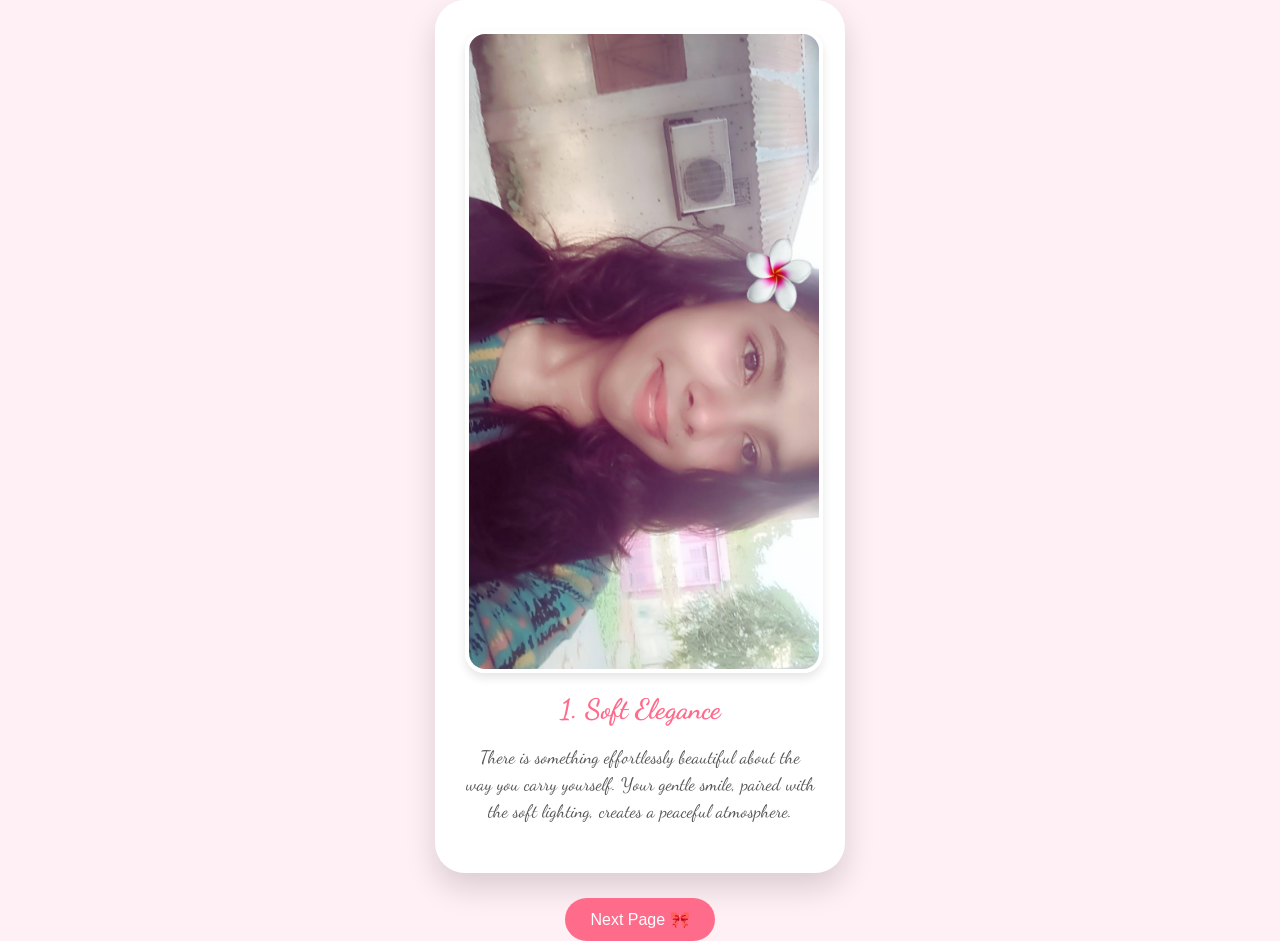
==== commit 52479dcc: "Update index.html" ====
--- a/index.html
+++ b/index.html
@@ -2,63 +2,63 @@
 <html lang="en">
 <head>
     <meta charset="UTF-8">
+    <title>My Bestie's Scrapbook</title>
     <link href="https://fonts.googleapis.com/css2?family=Dancing+Script:wght@700&display=swap" rel="stylesheet">
     <link rel="stylesheet" href="style.css">
-    <title>My Bestie's Scrapbook</title>
 </head>
 <body>
 
 <div id="scrapbook-container">
-    <!-- 10টি স্লাইডের কাঠামো -->
+    <!-- ১০টি স্লাইড -->
     <div class="slide active">
-        <img src="Screenshot 2026-07-19 003559.png" alt="Photo">
+        <img src="Screenshot 2026-07-19 003559.png">
         <h2>1. Soft Elegance</h2>
-        <p>There is something effortlessly beautiful about the way you carry yourself in this picture. Your gentle smile, paired with the soft lighting and delicate flower filter, creates a peaceful atmosphere that feels warm and comforting.</p>
+        <p>There is something effortlessly beautiful about the way you carry yourself. Your gentle smile, paired with the soft lighting, creates a peaceful atmosphere.</p>
     </div>
     <div class="slide">
-        <img src="Screenshot 2026-07-19 003607.png" alt="Photo">
+        <img src="Screenshot 2026-07-19 003607.png">
         <h2>2. Timeless in Red</h2>
-        <p>Wrapped in a beautiful red saree, you bring a timeless charm that never goes out of style. The way you're looking away with that playful expression gives the photo a cinematic feel.</p>
+        <p>Wrapped in a beautiful red saree, you bring a timeless charm that never goes out of style. Your confidence shines through every movement.</p>
     </div>
     <div class="slide">
-        <img src="Screenshot 2026-07-19 003617.png" alt="Photo">
+        <img src="Screenshot 2026-07-19 003617.png">
         <h2>3. Blooming with Grace</h2>
-        <p>This picture feels like spring captured in a single frame. The soft pink outfit, the flower in your hand, and your calm expression blend together beautifully.</p>
+        <p>This picture feels like spring captured in a single frame. The soft outfit and your calm expression blend together beautifully.</p>
     </div>
     <div class="slide">
-        <img src="Screenshot 2026-07-19 003627.png" alt="Photo">
-        <h2>4. A Smile That Brightens the Evening</h2>
-        <p>Against the warm evening sky, your smile becomes the brightest part of the picture. The floral outfit complements the soft sunset perfectly.</p>
+        <img src="Screenshot 2026-07-19 003627.png">
+        <h2>4. A Smile That Brightens</h2>
+        <p>Against the warm evening sky, your smile becomes the brightest part of the picture. Simply unforgettable.</p>
     </div>
     <div class="slide">
-        <img src="Screenshot 2026-07-19 003639.png" alt="Photo">
+        <img src="Screenshot 2026-07-19 003639.png">
         <h2>5. Lost in the Horizon</h2>
-        <p>There's something deeply artistic about this photograph. Looking toward the horizon with the city stretching behind you creates a feeling of quiet dreams.</p>
+        <p>Looking toward the horizon with the city behind you creates a feeling of quiet dreams and endless possibilities.</p>
     </div>
     <div class="slide">
-        <img src="Screenshot 2026-07-19 003648.png" alt="Photo">
+        <img src="Screenshot 2026-07-19 003648.png">
         <h2>6. Sunlit Simplicity</h2>
-        <p>Golden sunlight has a way of making beautiful moments even more magical. Nothing about this image feels exaggerated—it simply captures a genuine moment.</p>
+        <p>Golden sunlight makes beautiful moments even more magical. It captures a genuine moment filled with light and natural beauty.</p>
     </div>
     <div class="slide">
-        <img src="Screenshot 2026-07-19 003657.png" alt="Photo">
+        <img src="Screenshot 2026-07-19 003657.png">
         <h2>7. Beauty in Every Shade</h2>
-        <p>Wearing black with such confidence creates a striking contrast against the soft evening background. It shines naturally through presence and composure.</p>
+        <p>Wearing black with such confidence creates a striking contrast. It shows that confidence shines naturally through presence.</p>
     </div>
     <div class="slide">
-        <img src="Screenshot 2026-07-19 003708.png" alt="Photo">
-        <h2>8. Quiet Moments, Beautiful Memories</h2>
-        <p>There is something incredibly peaceful about the way you're looking down. The vibrant red saree adds warmth while your gentle expression keeps the mood soft.</p>
+        <img src="Screenshot 2026-07-19 003708.png">
+        <h2>8. Quiet Moments</h2>
+        <p>There is something incredibly peaceful about this picture. The simplicity of the moment speaks louder than anything else.</p>
     </div>
     <div class="slide">
-        <img src="Screenshot 2026-07-19 003721.png" alt="Photo">
-        <h2>9. City Lights & Genuine Smiles</h2>
-        <p>This photo perfectly balances elegance and happiness. The glowing lights behind you create a beautiful atmosphere, but your genuine smile remains the highlight.</p>
+        <img src="Screenshot 2026-07-19 003721.png">
+        <h2>9. City Lights & Smiles</h2>
+        <p>This photo perfectly balances elegance and happiness. Your genuine smile remains the true highlight of the frame.</p>
     </div>
     <div class="slide">
-        <img src="Screenshot 2026-07-19 003730.png" alt="Photo">
+        <img src="Screenshot 2026-07-19 003730.png">
         <h2>10. A Beautiful Soul</h2>
-        <p>Looking through all these pictures together, one thing becomes clear: every photo carries its own unique mood. Some make every picture special simply by being themselves.</p>
+        <p>You make every picture special simply by being yourself. These are beautiful moments captured with elegance and charm.</p>
     </div>
 </div>
 
--- a/style.css
+++ b/style.css
@@ -1,26 +1,89 @@
-body { background: #fdf6f7; font-family: 'Dancing Script', cursive; margin: 0; padding: 0; }
+/* Google Fonts Import */
+@import url('https://fonts.googleapis.com/css2?family=Dancing+Script:wght@700&display=swap');
 
-header { text-align: center; padding: 80px 20px; }
-header h1 { font-size: 60px; color: #ff6b8b; text-shadow: 2px 2px 5px rgba(0,0,0,0.1); }
-
-.main-container { max-width: 900px; margin: auto; padding: 20px; }
-
-.scrap-section { padding: 80px 0; display: flex; justify-content: center; }
-
-.photo-card {
-    background: white;
-    padding: 40px; /* Increased padding for that "big" feel */
-    box-shadow: 15px 15px 40px rgba(0,0,0,0.15);
-    border: 1px solid #eee;
-    width: 100%;
-    text-align: center;
+body { 
+    background: #fff0f5; 
+    margin: 0; 
+    padding: 0; 
+    font-family: 'Dancing Script', cursive; 
+    display: flex; 
+    flex-direction: column; 
+    align-items: center; 
+    justify-content: center; 
+    min-height: 100vh; 
+    overflow-x: hidden; 
 }
 
-img { width: 100%; border-radius: 10px; border: 5px solid #fff; box-shadow: 0 5px 15px rgba(0,0,0,0.1); }
+/* স্লাইড ডিজাইন */
+.slide { 
+    display: none; 
+    background: white; 
+    padding: 30px; 
+    border-radius: 30px; 
+    box-shadow: 0 15px 30px rgba(0,0,0,0.15); 
+    text-align: center; 
+    width: 350px; 
+    animation: moveIn 0.8s ease-in-out; 
+}
 
-.text-content { margin-top: 30px; }
-.text-content h2 { font-size: 40px; color: #d63384; margin-bottom: 20px; }
-.text-content p { font-size: 26px; color: #333; line-height: 1.6; }
+.slide.active { display: block; }
 
-/* Ribbon Decoration */
-.photo-card::before { content: "🎀"; position: absolute; top: -20px; left: 50%; font-size: 40px; transform: translateX(-50%); }
+img { width: 100%; border-radius: 20px; border: 4px solid #fff; box-shadow: 0 5px 10px rgba(0,0,0,0.1); }
+h2 { color: #ff6b8b; font-size: 28px; margin: 15px 0; }
+p { font-size: 18px; color: #555; line-height: 1.5; }
+
+button { 
+    margin-top: 25px; 
+    padding: 12px 25px; 
+    font-size: 16px; 
+    border: none; 
+    border-radius: 30px; 
+    background: #ff6b8b; 
+    color: white; 
+    cursor: pointer; 
+    transition: 0.3s; 
+}
+button:hover { background: #ff4d72; transform: scale(1.05); }
+
+/* অ্যানিমেটেড কার্টুন বা স্টিকার (ডান ও বাম পাশের খালি জায়গা) */
+body::before, body::after {
+    content: "";
+    position: fixed;
+    width: 200px;
+    height: 200px;
+    background-size: contain;
+    background-repeat: no-repeat;
+    z-index: -1;
+}
+
+/* বাম পাশের কার্টুন */
+body::before {
+    left: 5%;
+    top: 15%;
+    background-image: url('https://media.giphy.com/media/v1.Y2lkPTc5MGI3NjExNHJ4ZzVqbm9qZWJqZzVqbm9qZWJqZzVqbm9qZWJqZzVqbm9qZWJqJmVwPXYxX2ludGVybmFsX2dpZl9ieV9pZCZjdD1n/3o7TKM44w8M1o39u8o/giphy.gif');
+    animation: floatLeft 5s infinite alternate;
+}
+
+/* ডান পাশের কার্টুন */
+body::after {
+    right: 5%;
+    bottom: 10%;
+    background-image: url('https://media.giphy.com/media/v1.Y2lkPTc5MGI3NjExNHJ4ZzVqbm9qZWJqZzVqbm9qZWJqZzVqbm9qZWJqZzVqbm9qZWJqJmVwPXYxX2ludGVybmFsX2dpZl9ieV9pZCZjdD1n/l41lTjJp90ZlJq19u/giphy.gif');
+    animation: floatRight 6s infinite alternate;
+}
+
+/* অ্যানিমেশন মুভমেন্ট */
+@keyframes floatLeft {
+    0% { transform: translateY(0px) rotate(0deg); }
+    100% { transform: translateY(-40px) rotate(10deg); }
+}
+
+@keyframes floatRight {
+    0% { transform: translateY(0px) rotate(0deg); }
+    100% { transform: translateY(40px) rotate(-10deg); }
+}
+
+@keyframes moveIn { 
+    from { opacity: 0; transform: translateX(50px); } 
+    to { opacity: 1; transform: translateX(0); } 
+}
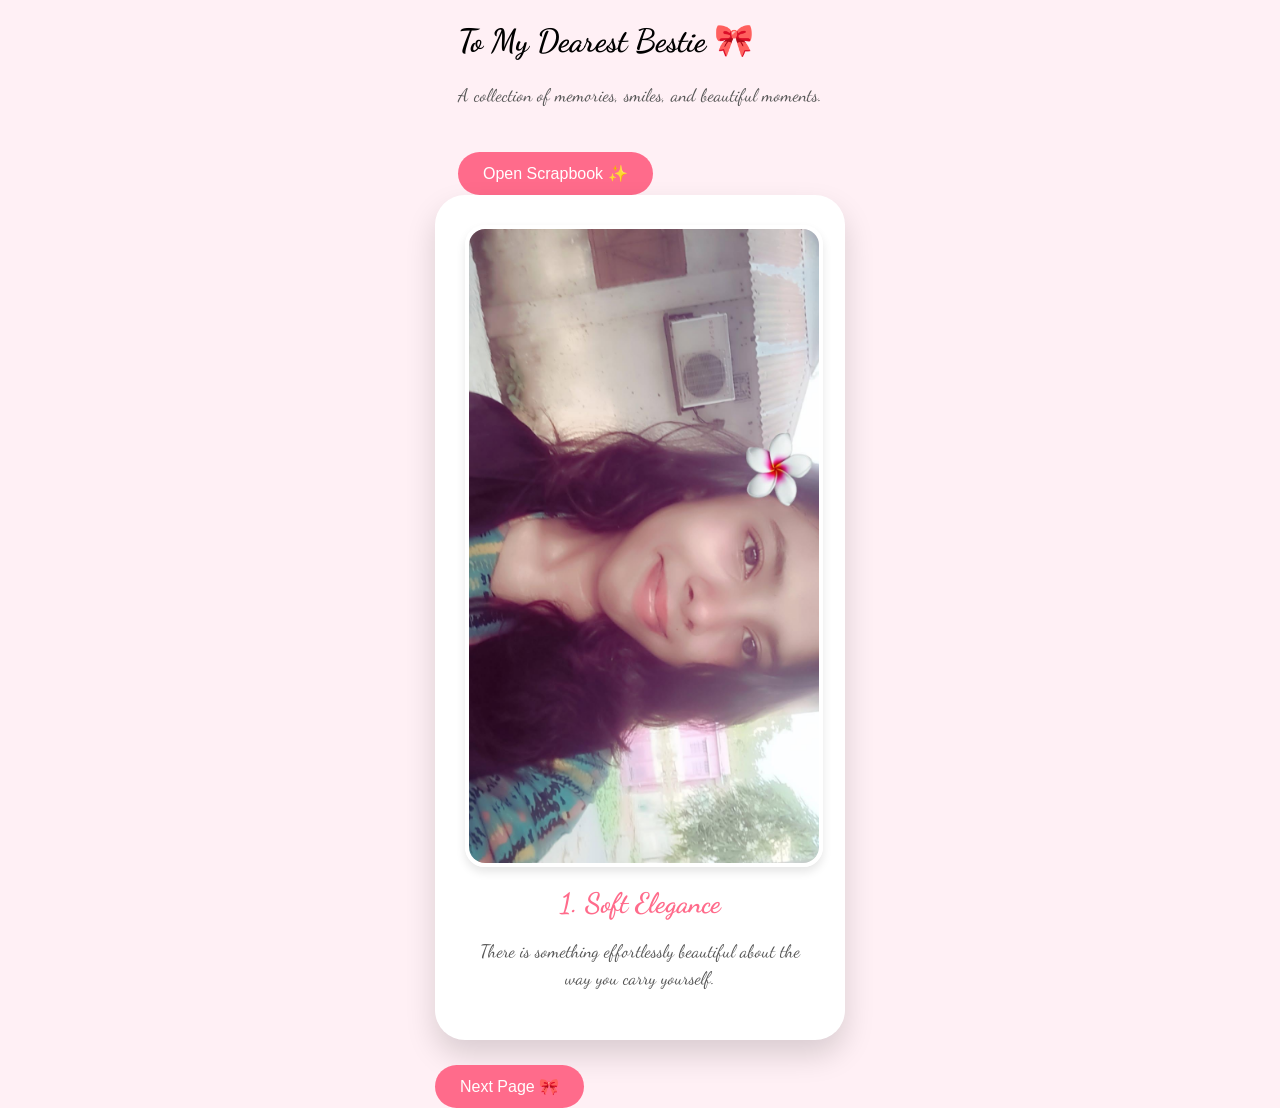
==== commit 9ac70969: "Update index.html" ====
--- a/index.html
+++ b/index.html
@@ -8,63 +8,75 @@
 </head>
 <body>
 
+<!-- Cover Page -->
+<div id="cover-page">
+    <h1>To My Dearest Bestie 🎀</h1>
+    <p>A collection of memories, smiles, and beautiful moments.</p>
+    <button onclick="enterScrapbook()">Open Scrapbook ✨</button>
+</div>
+
+<!-- Scrapbook Container -->
 <div id="scrapbook-container">
-    <!-- ১০টি স্লাইড -->
     <div class="slide active">
         <img src="Screenshot 2026-07-19 003559.png">
         <h2>1. Soft Elegance</h2>
-        <p>There is something effortlessly beautiful about the way you carry yourself. Your gentle smile, paired with the soft lighting, creates a peaceful atmosphere.</p>
+        <p>There is something effortlessly beautiful about the way you carry yourself.</p>
     </div>
     <div class="slide">
         <img src="Screenshot 2026-07-19 003607.png">
         <h2>2. Timeless in Red</h2>
-        <p>Wrapped in a beautiful red saree, you bring a timeless charm that never goes out of style. Your confidence shines through every movement.</p>
+        <p>Wrapped in a beautiful red saree, you bring a timeless charm that never goes out of style.</p>
     </div>
     <div class="slide">
         <img src="Screenshot 2026-07-19 003617.png">
         <h2>3. Blooming with Grace</h2>
-        <p>This picture feels like spring captured in a single frame. The soft outfit and your calm expression blend together beautifully.</p>
+        <p>This picture feels like spring captured in a single frame.</p>
     </div>
     <div class="slide">
         <img src="Screenshot 2026-07-19 003627.png">
         <h2>4. A Smile That Brightens</h2>
-        <p>Against the warm evening sky, your smile becomes the brightest part of the picture. Simply unforgettable.</p>
+        <p>Against the warm evening sky, your smile becomes the brightest part of the picture.</p>
     </div>
     <div class="slide">
         <img src="Screenshot 2026-07-19 003639.png">
         <h2>5. Lost in the Horizon</h2>
-        <p>Looking toward the horizon with the city behind you creates a feeling of quiet dreams and endless possibilities.</p>
+        <p>Looking toward the horizon with the city behind you creates a feeling of quiet dreams.</p>
     </div>
     <div class="slide">
         <img src="Screenshot 2026-07-19 003648.png">
         <h2>6. Sunlit Simplicity</h2>
-        <p>Golden sunlight makes beautiful moments even more magical. It captures a genuine moment filled with light and natural beauty.</p>
+        <p>Golden sunlight makes beautiful moments even more magical.</p>
     </div>
     <div class="slide">
         <img src="Screenshot 2026-07-19 003657.png">
         <h2>7. Beauty in Every Shade</h2>
-        <p>Wearing black with such confidence creates a striking contrast. It shows that confidence shines naturally through presence.</p>
+        <p>Wearing black with such confidence creates a striking contrast.</p>
     </div>
     <div class="slide">
         <img src="Screenshot 2026-07-19 003708.png">
         <h2>8. Quiet Moments</h2>
-        <p>There is something incredibly peaceful about this picture. The simplicity of the moment speaks louder than anything else.</p>
+        <p>There is something incredibly peaceful about this picture.</p>
     </div>
     <div class="slide">
         <img src="Screenshot 2026-07-19 003721.png">
         <h2>9. City Lights & Smiles</h2>
-        <p>This photo perfectly balances elegance and happiness. Your genuine smile remains the true highlight of the frame.</p>
+        <p>This photo perfectly balances elegance and happiness.</p>
     </div>
     <div class="slide">
         <img src="Screenshot 2026-07-19 003730.png">
         <h2>10. A Beautiful Soul</h2>
-        <p>You make every picture special simply by being yourself. These are beautiful moments captured with elegance and charm.</p>
+        <p>You make every picture special simply by being yourself.</p>
     </div>
+    
+    <button id="next-btn" onclick="nextSlide()">Next Page 🎀</button>
 </div>
 
-<button id="next-btn" onclick="nextSlide()">Next Page 🎀</button>
+<script>
+    function enterScrapbook() {
+        document.getElementById('cover-page').style.display = 'none';
+        document.getElementById('scrapbook-container').style.display = 'flex';
+    }
 
-<script>
     let current = 0;
     const slides = document.querySelectorAll('.slide');
     function nextSlide() {
--- a/style.css
+++ b/style.css
@@ -1,4 +1,3 @@
-/* Google Fonts Import */
 @import url('https://fonts.googleapis.com/css2?family=Dancing+Script:wght@700&display=swap');
 
 body { 
@@ -14,7 +13,6 @@
     overflow-x: hidden; 
 }
 
-/* স্লাইড ডিজাইন */
 .slide { 
     display: none; 
     background: white; 
@@ -45,34 +43,31 @@
 }
 button:hover { background: #ff4d72; transform: scale(1.05); }
 
-/* অ্যানিমেটেড কার্টুন বা স্টিকার (ডান ও বাম পাশের খালি জায়গা) */
+/* অ্যানিমেটেড স্টিকার */
 body::before, body::after {
     content: "";
     position: fixed;
-    width: 200px;
-    height: 200px;
+    width: 120px;
+    height: 120px;
     background-size: contain;
     background-repeat: no-repeat;
     z-index: -1;
 }
 
-/* বাম পাশের কার্টুন */
 body::before {
-    left: 5%;
-    top: 15%;
-    background-image: url('https://media.giphy.com/media/v1.Y2lkPTc5MGI3NjExNHJ4ZzVqbm9qZWJqZzVqbm9qZWJqZzVqbm9qZWJqZzVqbm9qZWJqJmVwPXYxX2ludGVybmFsX2dpZl9ieV9pZCZjdD1n/3o7TKM44w8M1o39u8o/giphy.gif');
+    left: 8%;
+    top: 20%;
+    background-image: url('https://cdn-icons-png.flaticon.com/512/3515/3515174.png');
     animation: floatLeft 5s infinite alternate;
 }
 
-/* ডান পাশের কার্টুন */
 body::after {
-    right: 5%;
-    bottom: 10%;
-    background-image: url('https://media.giphy.com/media/v1.Y2lkPTc5MGI3NjExNHJ4ZzVqbm9qZWJqZzVqbm9qZWJqZzVqbm9qZWJqZzVqbm9qZWJqJmVwPXYxX2ludGVybmFsX2dpZl9ieV9pZCZjdD1n/l41lTjJp90ZlJq19u/giphy.gif');
+    right: 8%;
+    bottom: 20%;
+    background-image: url('https://cdn-icons-png.flaticon.com/512/3515/3515183.png');
     animation: floatRight 6s infinite alternate;
 }
 
-/* অ্যানিমেশন মুভমেন্ট */
 @keyframes floatLeft {
     0% { transform: translateY(0px) rotate(0deg); }
     100% { transform: translateY(-40px) rotate(10deg); }
